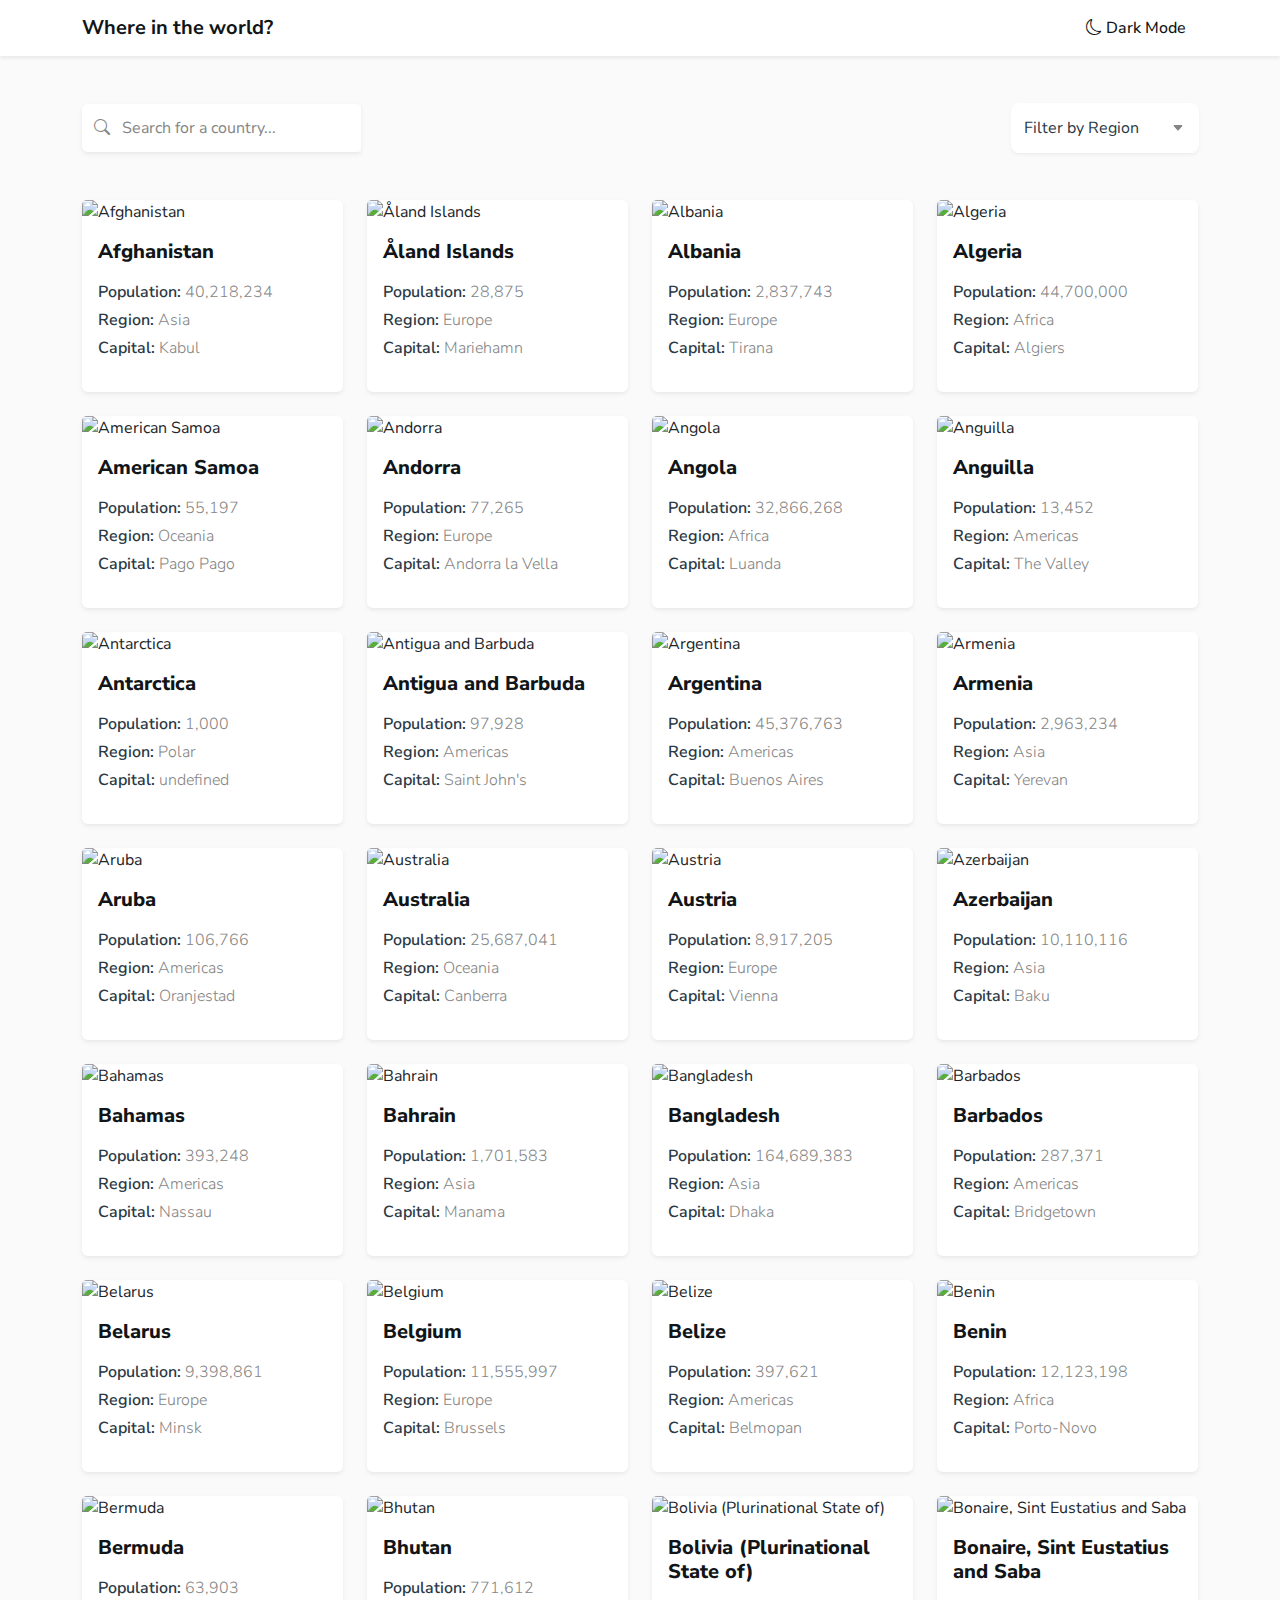
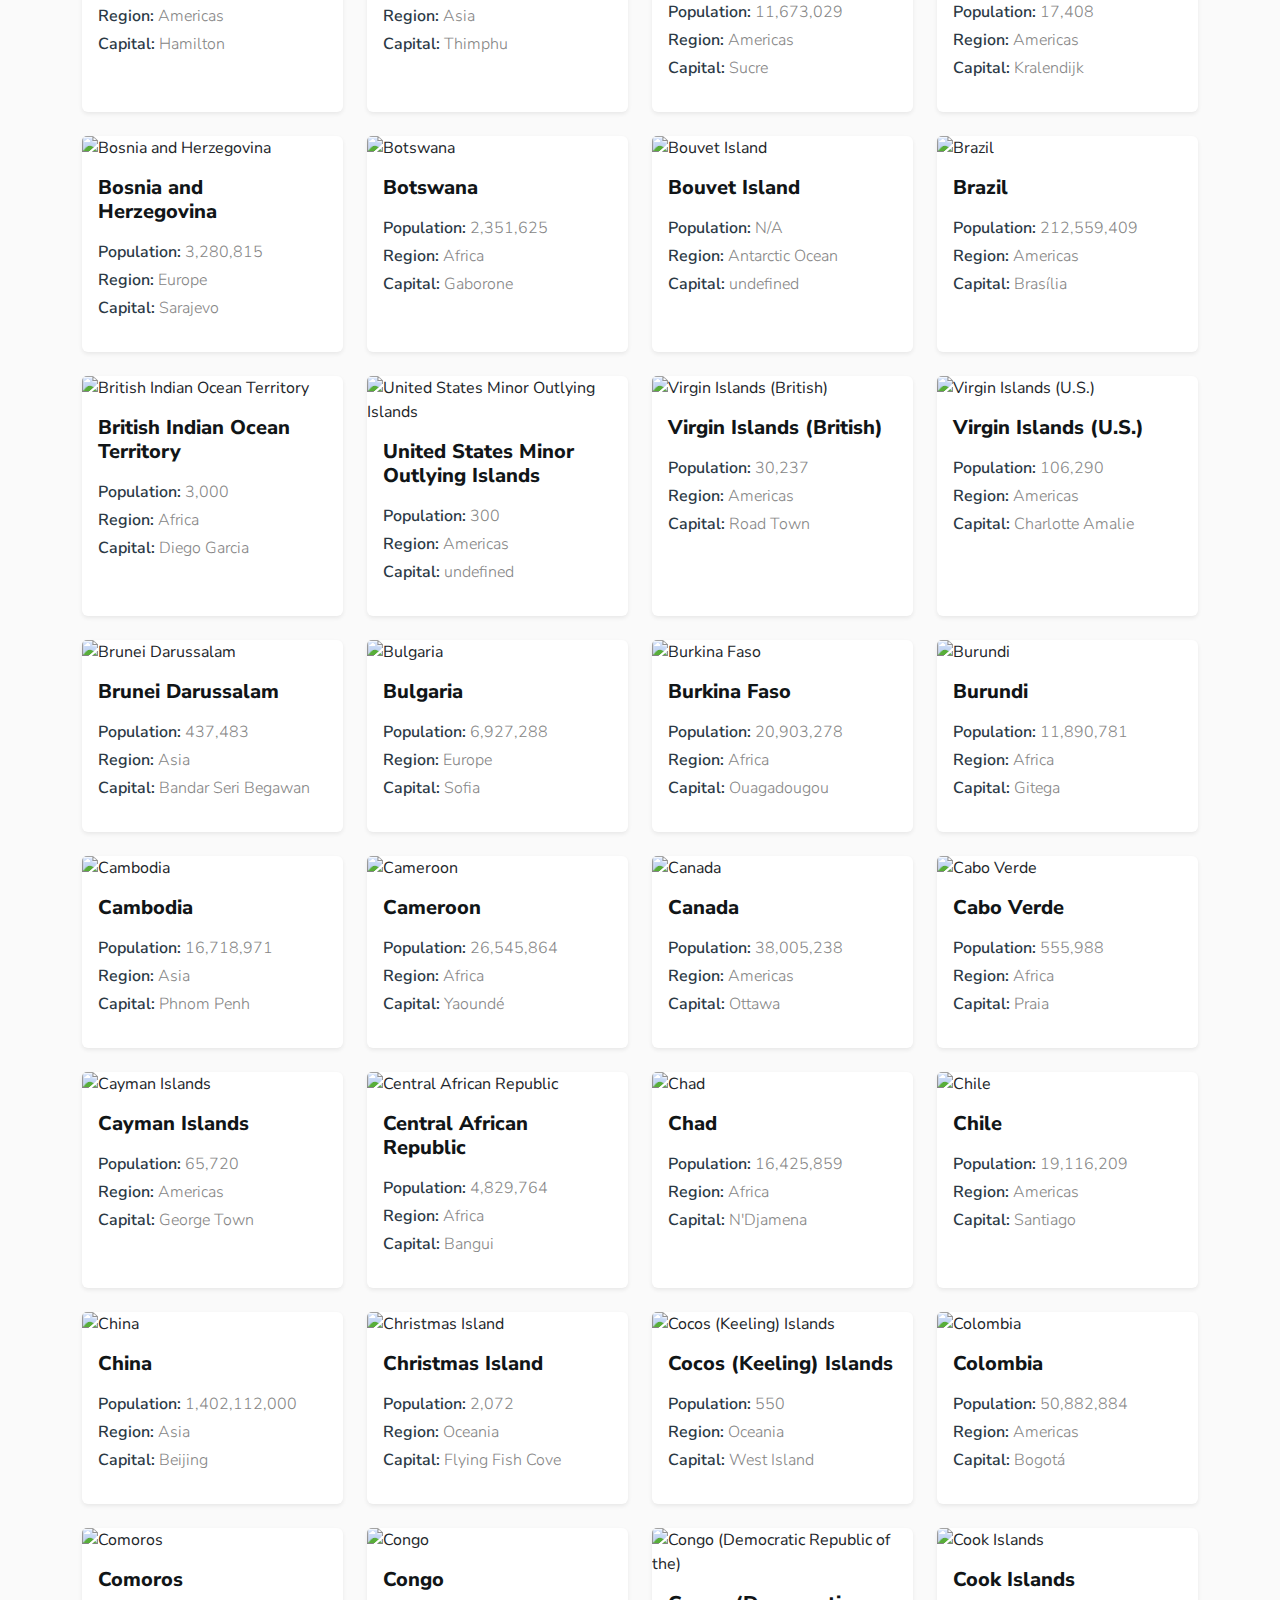
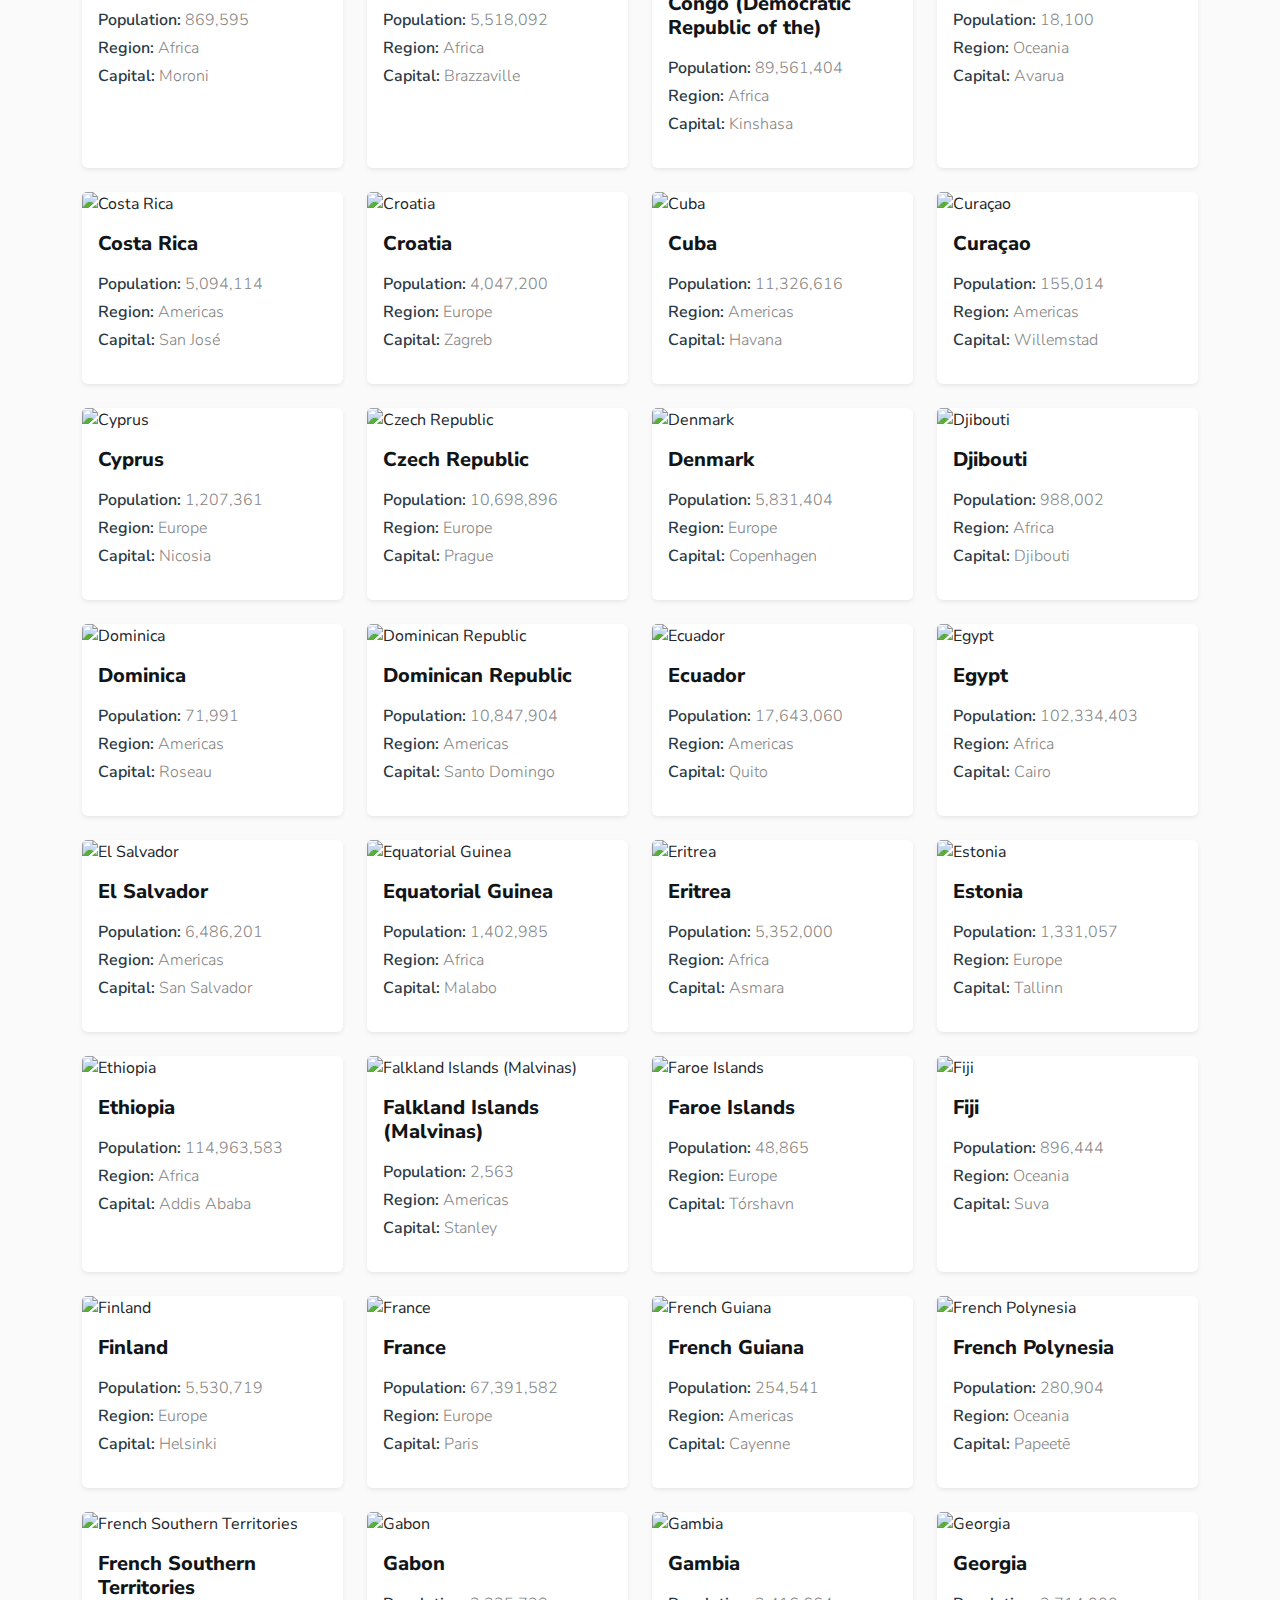
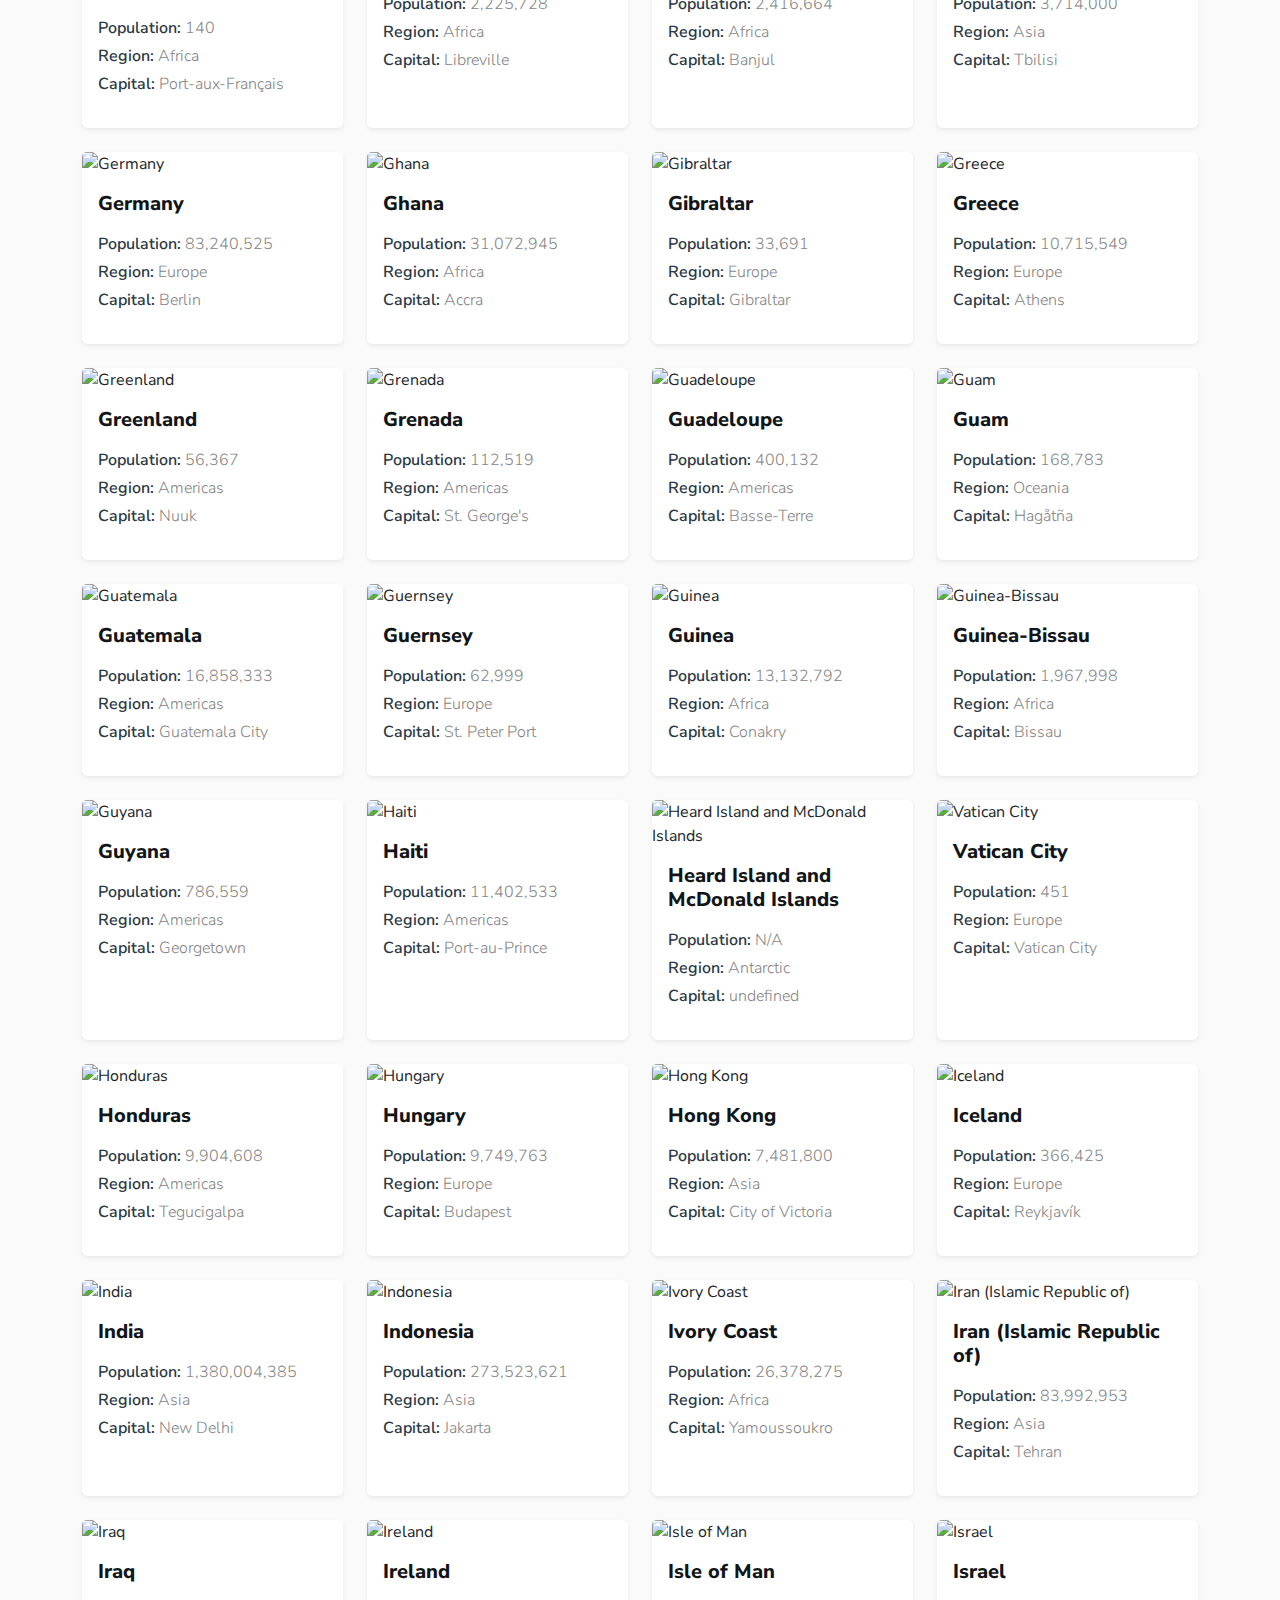
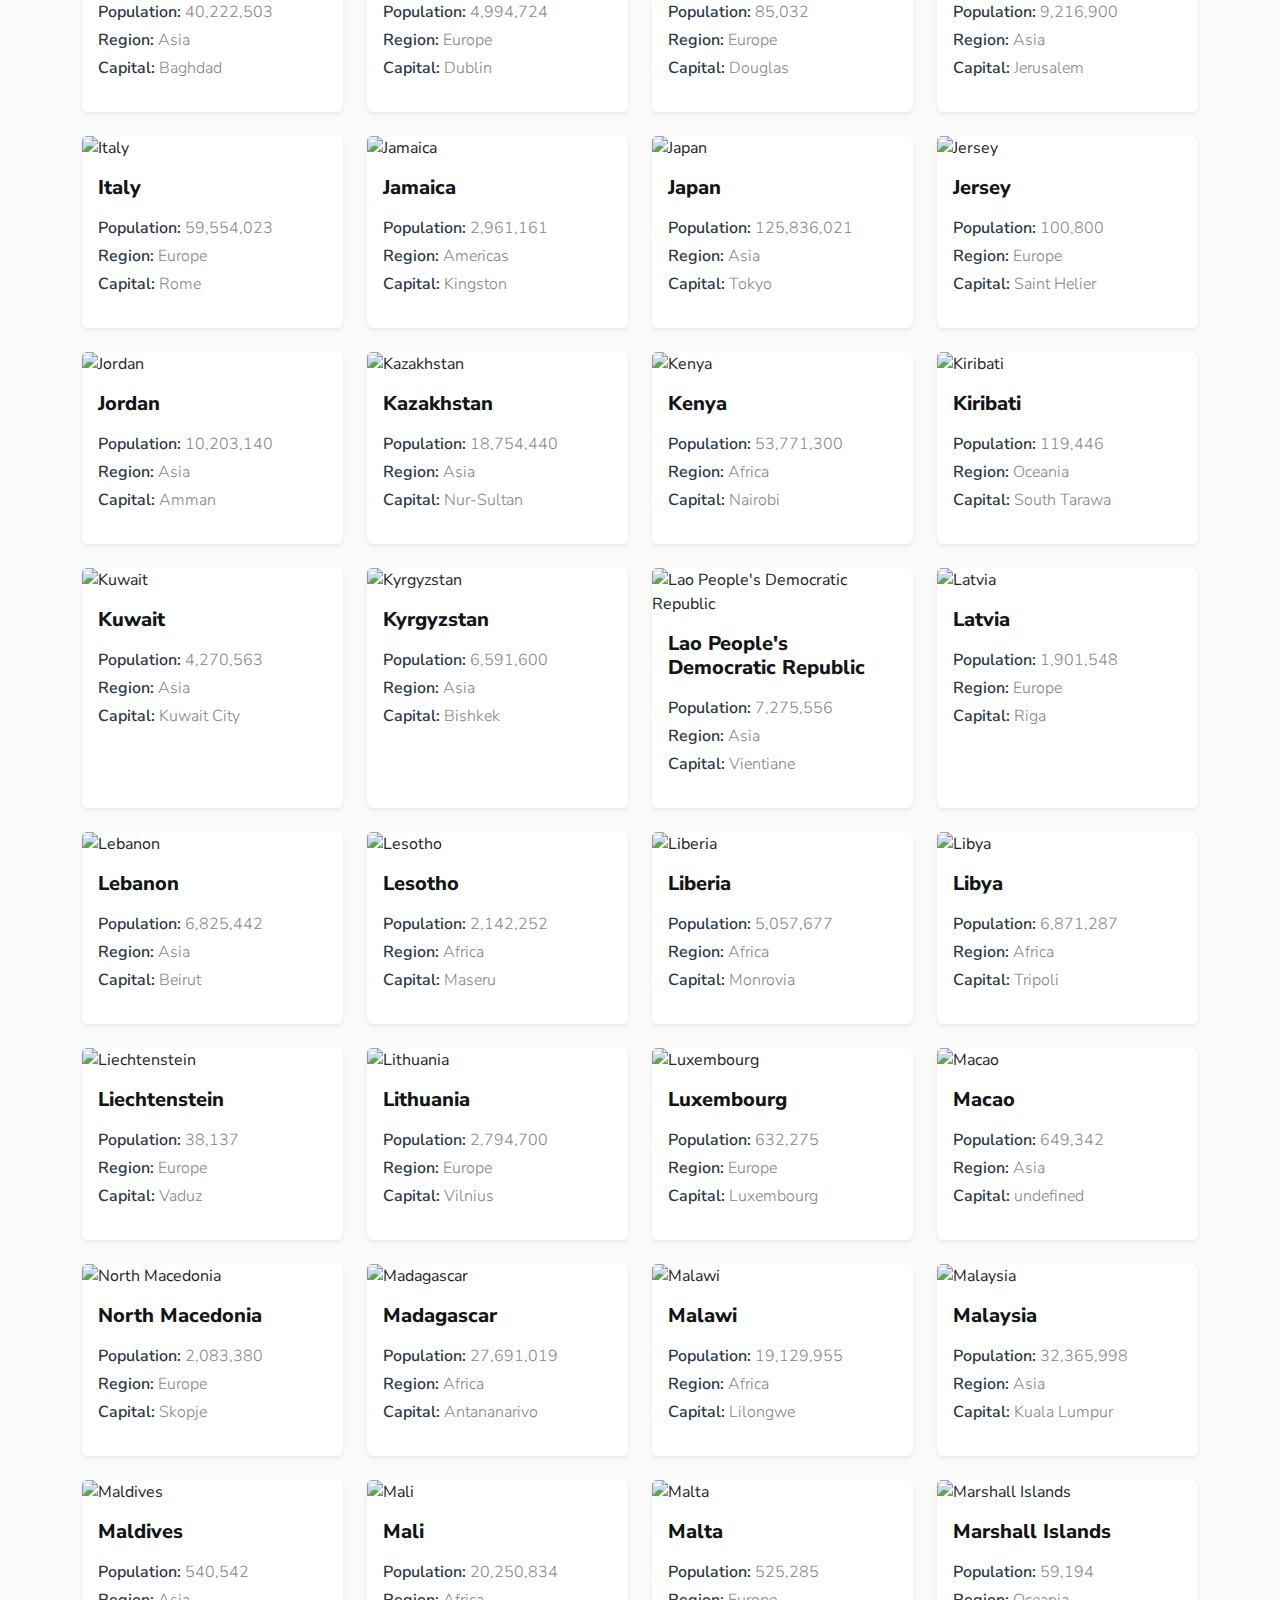
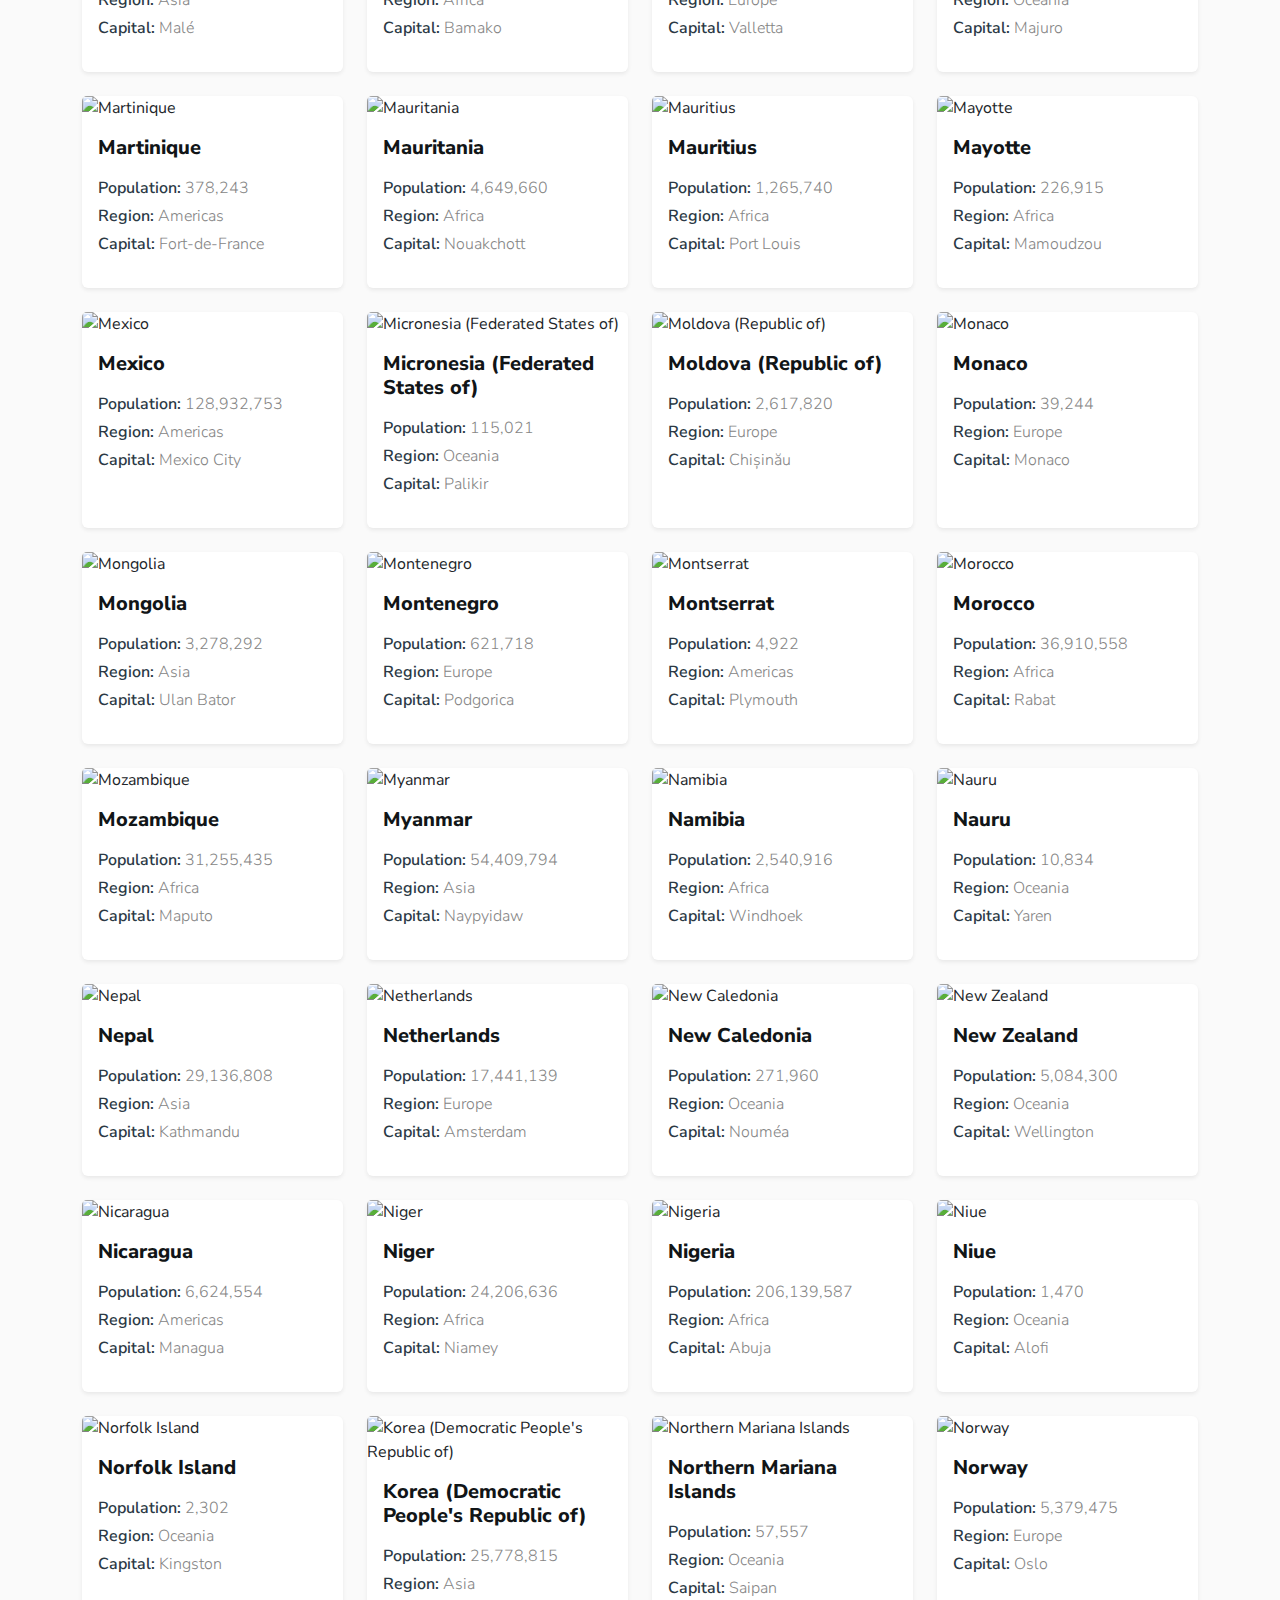
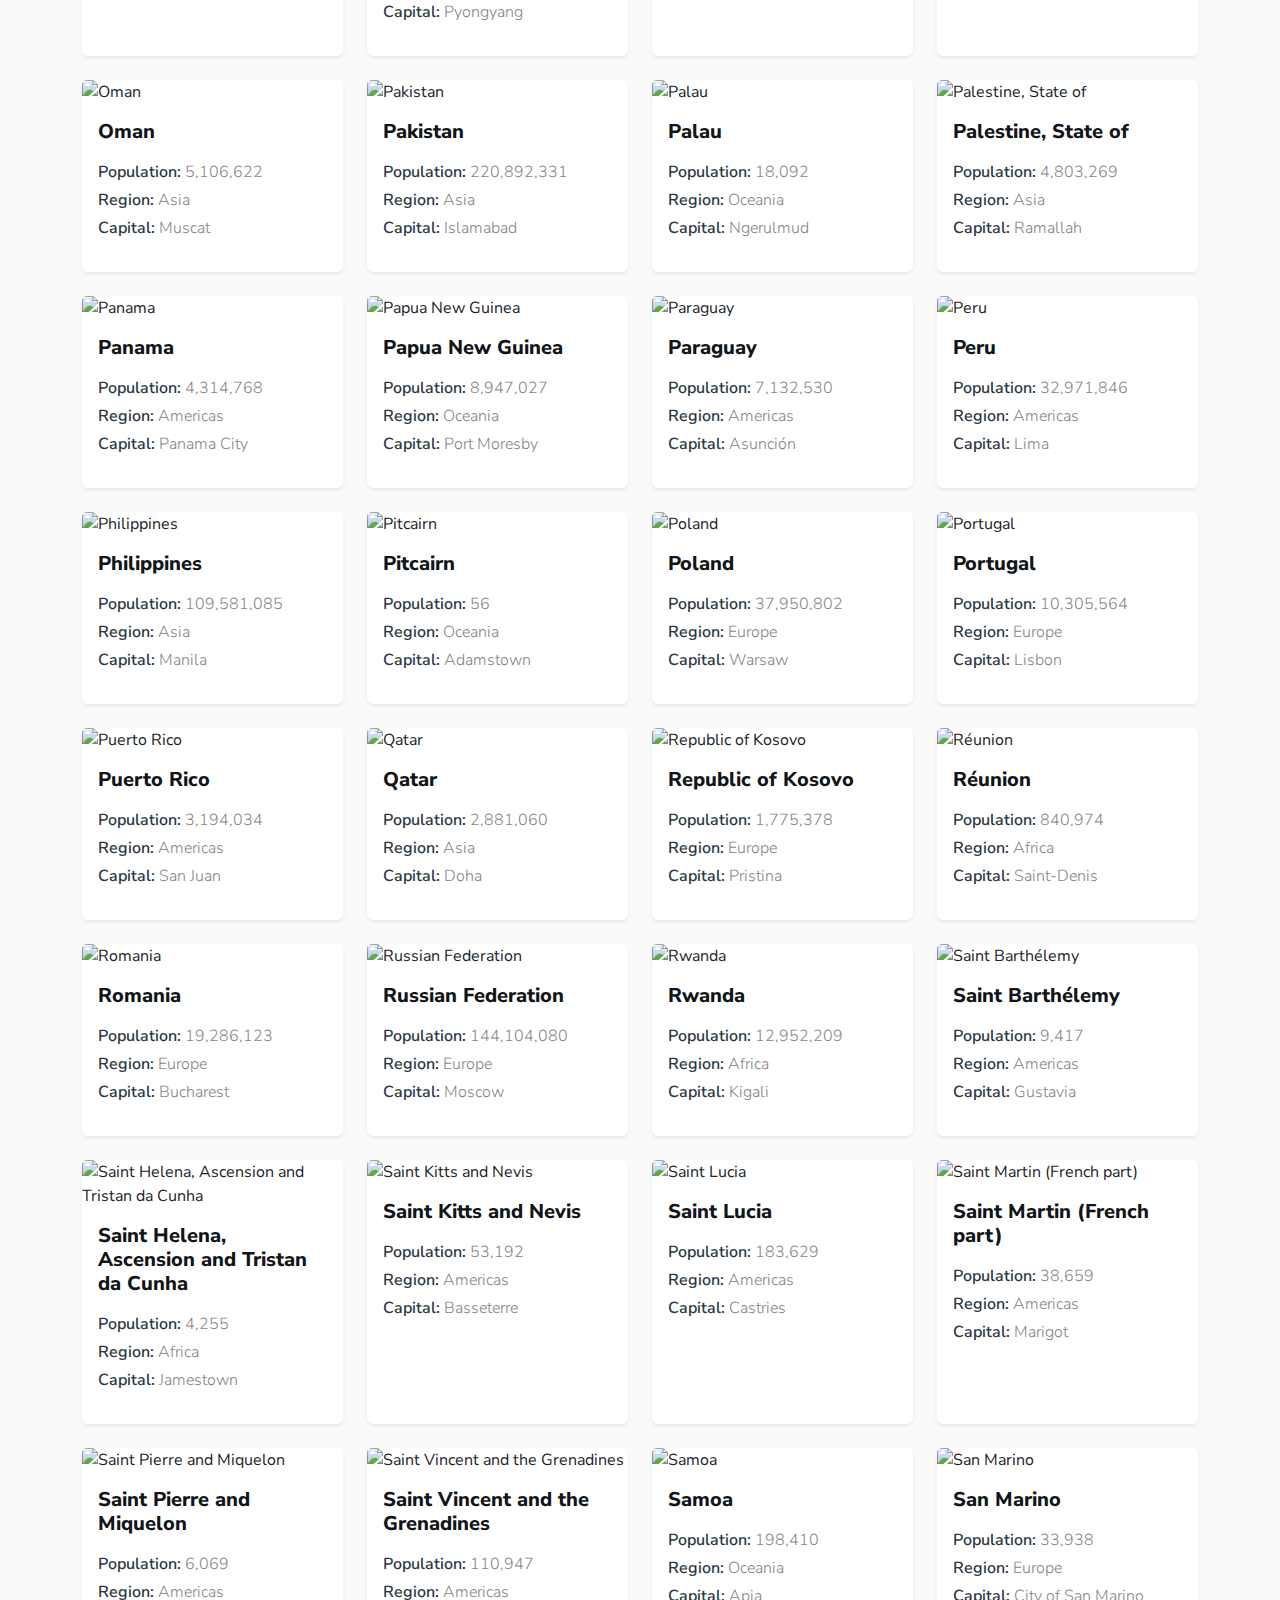
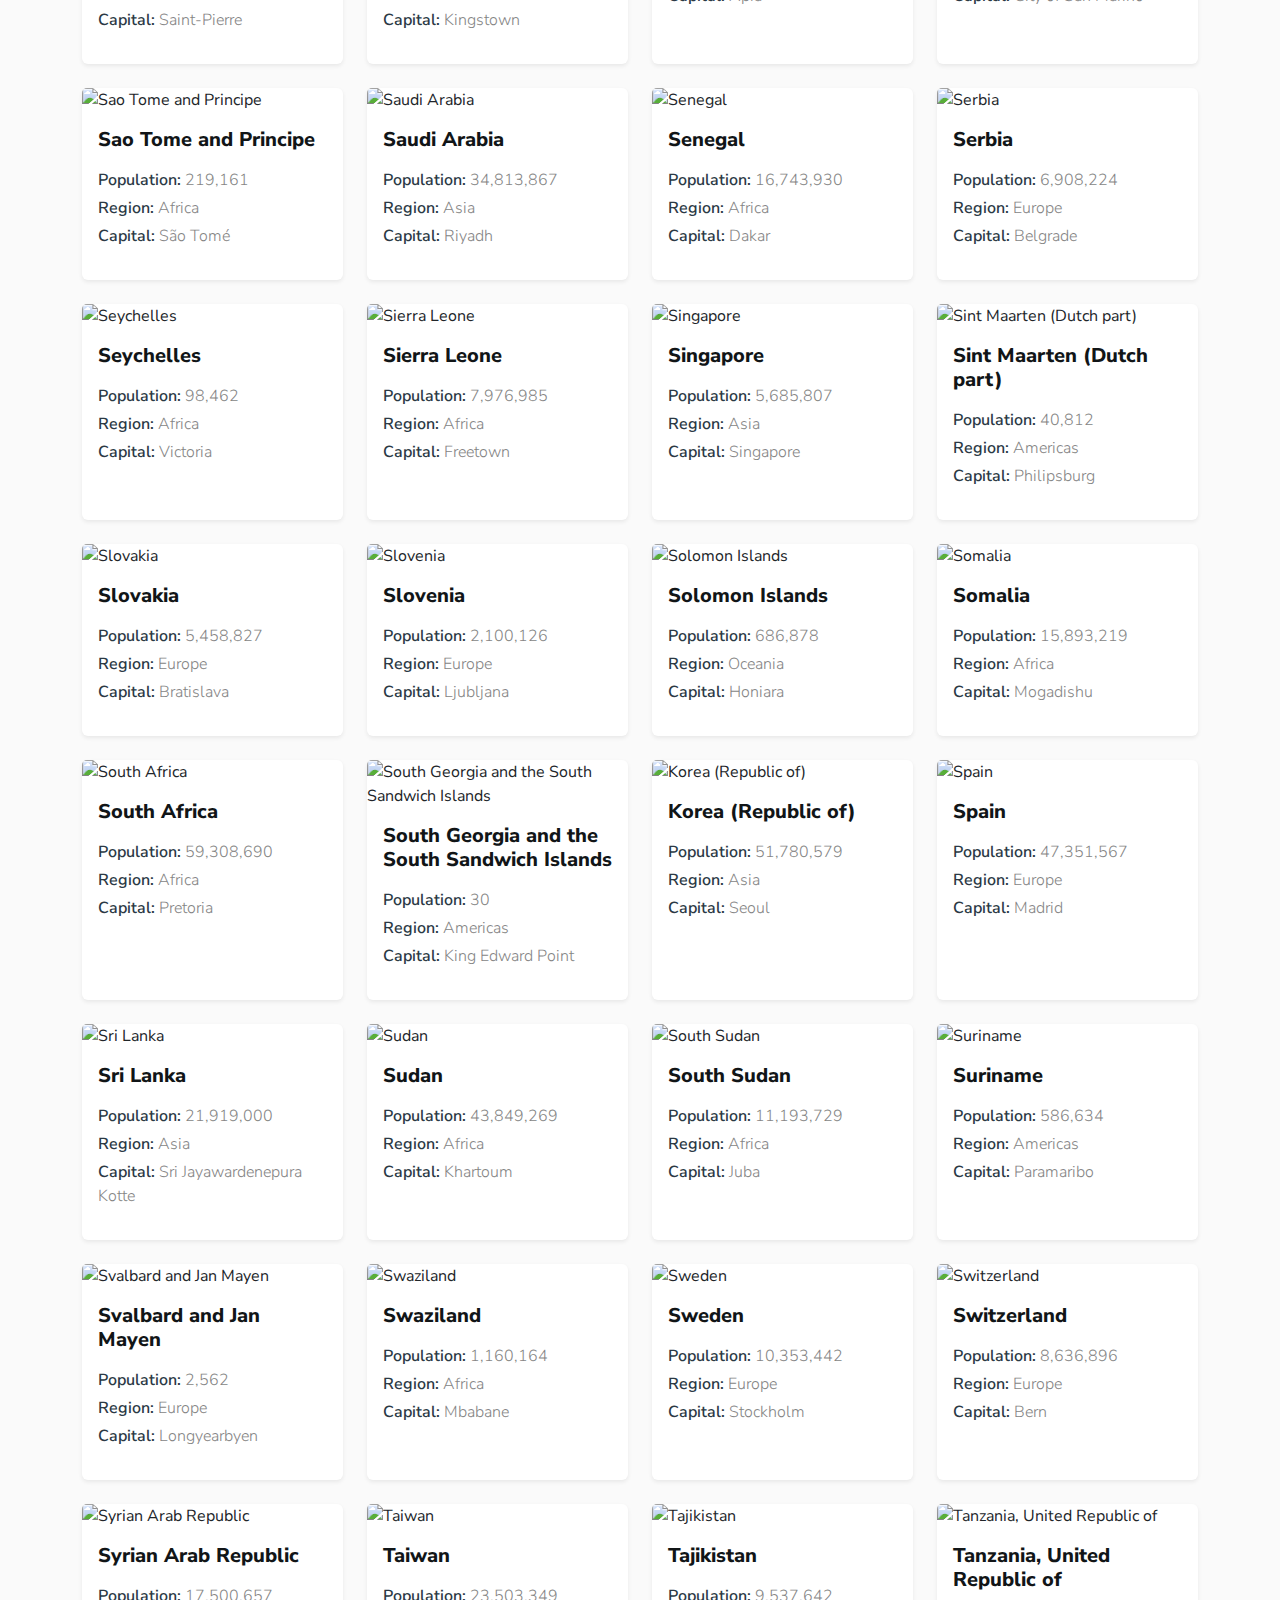
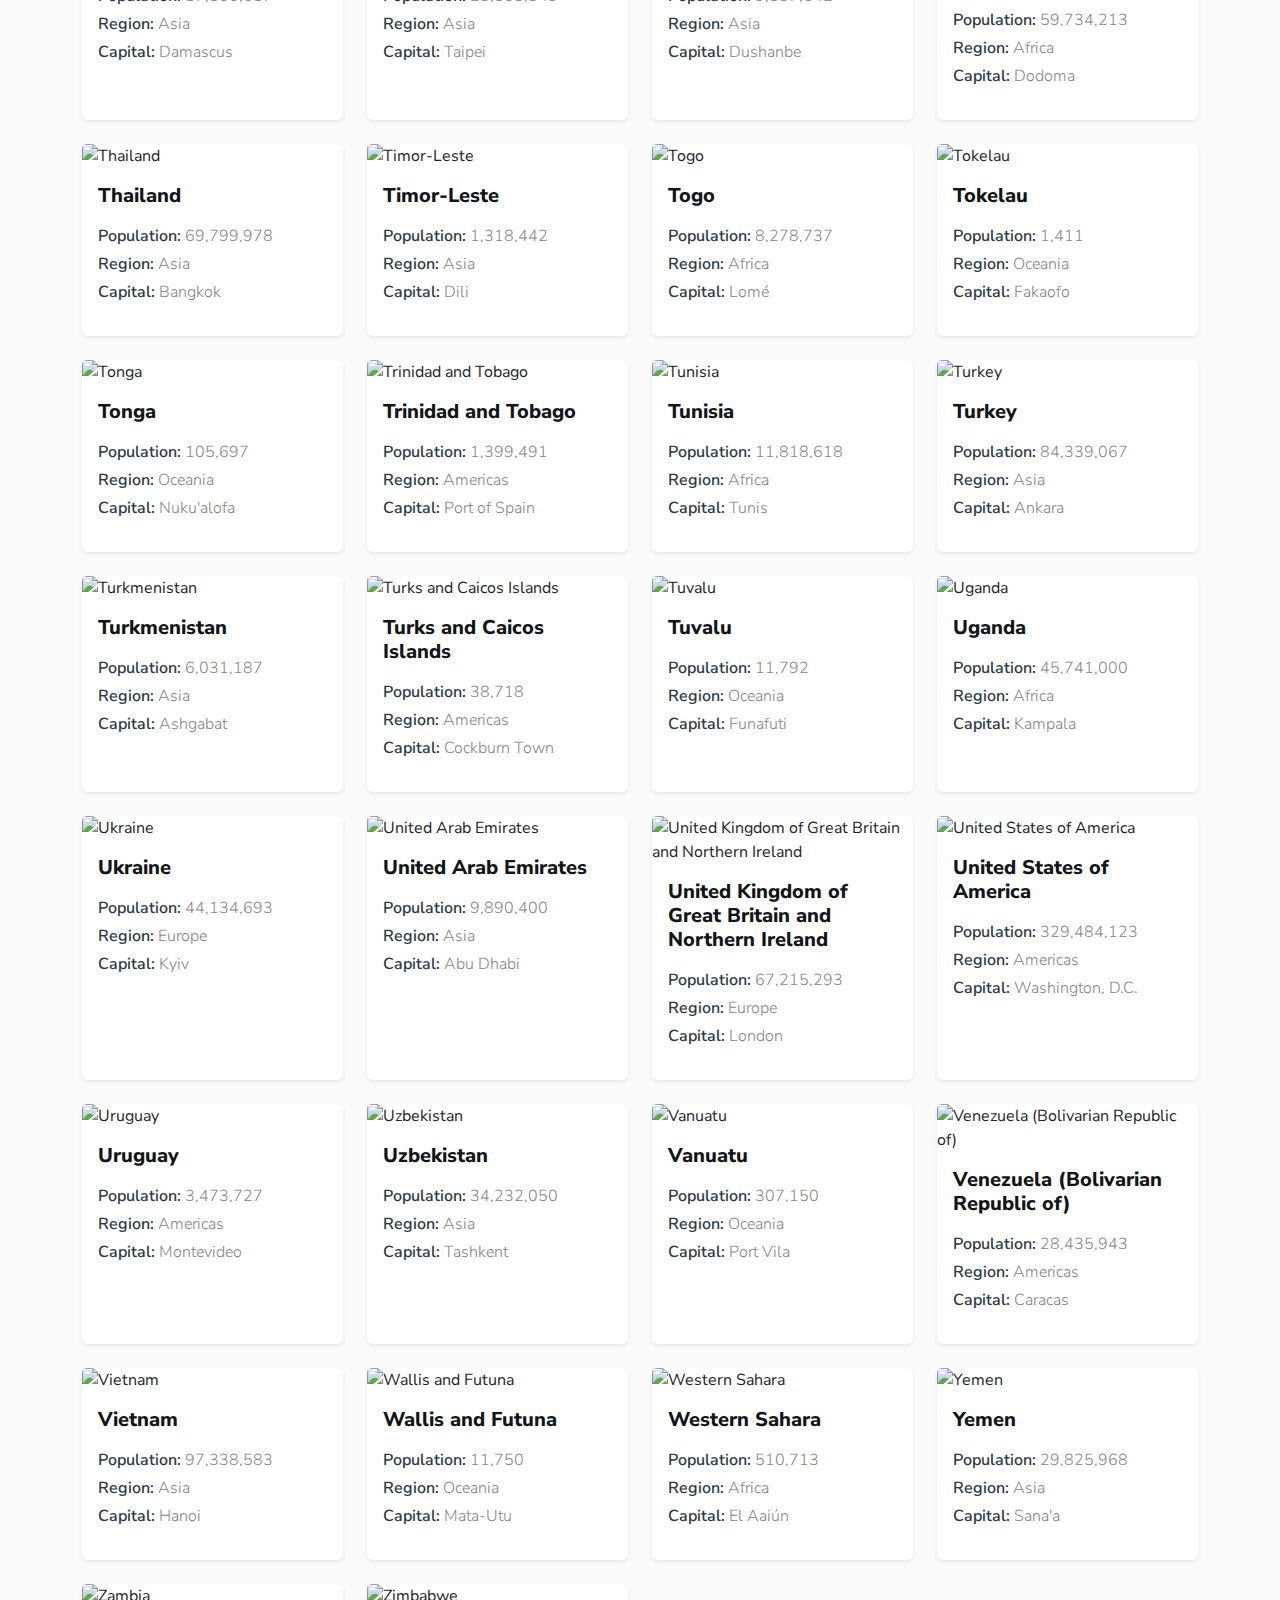
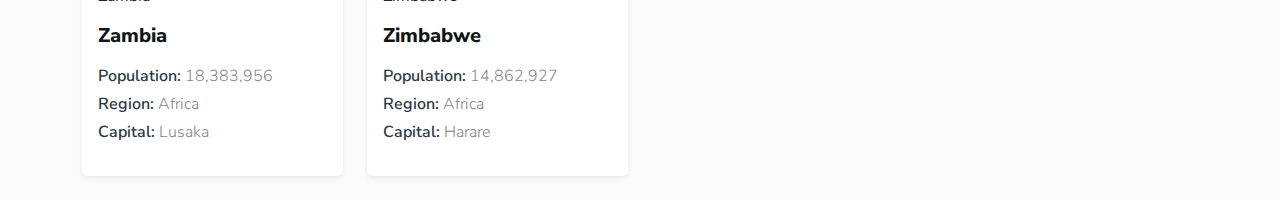
==== index.html @ c97e126a "first commit" ====
<!doctype html>
<html lang="en">
  <head>
    <meta charset="utf-8">
    <meta name="viewport" content="width=device-width, initial-scale=1">
    <title>API REST Countries</title>
    <link href="https://cdn.jsdelivr.net/npm/bootstrap@5.3.3/dist/css/bootstrap.min.css" rel="stylesheet" integrity="sha384-QWTKZyjpPEjISv5WaRU9OFeRpok6YctnYmDr5pNlyT2bRjXh0JMhjY6hW+ALEwIH" crossorigin="anonymous">
    <link rel="stylesheet" href="https://cdn.jsdelivr.net/npm/bootstrap-icons@1.11.3/font/bootstrap-icons.min.css">
    <link href="https://fonts.googleapis.com/css2?family=Nunito+Sans&display=swap" rel="stylesheet">
    <link rel="stylesheet" href="style.css">
  </head>
  <body>
    <header>
      <nav class="navbar navbar-expand-lg shadow-sm">
        <div class="container">
          <a class="navbar-brand fw-bold" href="#">Where in the world?</a>
            <div class="d-flex flex-column flex-md-row align-items-center">
              <button class="btn fw-medium fs-6" id="toggle-dark-mode" type="button">
                <i class="bi bi-moon"></i>
                Dark Mode
              </button>
            </div>
        </div>
      </nav>
    </header>

    <main>
      <div class="container mt-5 mb-5">
        <div class="row g-4 g-lg-0 justify-content-between">
          <div class="col-12 col-lg-3 col-md-5 col-sm-6">
            <div class="group-input shadow-sm rounded-start">
              <span class="group-input-text"><i class="bi bi-search"></i></span>
              <input type="search" class="form-control" id="search" placeholder="Search for a country...">
            </div>
          </div>
          <div class="col-6 col-lg-2 col-md-3 col-sm-4">
            <div class="select">
              <select class="form-select shadow-sm">
                <option value="">Filter by Region</option>
                <option value="Africa">Africa</option>
                <option value="Americas">America</option>
                <option value="Asia">Asia</option>
                <option value="Europe">Europe</option>
                <option value="Oceania">Oceania</option>
              </select>
            </div>
          </div>
        </div>
      </div>

      <section class="container">
        <div class="row row-cols-1 row-cols-sm-2 row-cols-md-3 row-cols-lg-4 g-4 mb-4 countries">
        </div>
      </section>
    </main>

    <script src="app.js"></script>
    <script src="main.js"></script>
  </body>
</html>
---- style.css ----
*{
    margin: 0;
    padding: 0;
    box-sizing: border-box;
}

body{
    --bg-background: hsl(0, 0%, 98%);
    --color-primary: hsl(200, 15%, 8%);
    --color-secondary: hsl(209, 23%, 22%);
    --color-text: hsl(0, 0%, 52%);
    --bg-color: hsl(0, 0%, 100%);
    --bg-card: hsl(0, 0%, 100%);
    --bg-input: hsl(0, 0%, 100%);
    --input-text-color: hsl(200, 15%, 8%);
}

body.dark-mode{
    --bg-background: hsl(207, 26%, 17%);
    --color-primary: hsl(0, 0%, 100%);
    --color-secondary: hsl(0, 0%, 100%);
    --bg-color: hsl(209, 23%, 22%);
    --bg-card: hsl(209, 23%, 22%);
    --bg-input: hsl(209, 23%, 22%);
    --input-text-color: hsl(0, 0%, 100%);
}

body{
    background-color: var(--bg-background);
    font-family: "Nunito Sans", sans-serif;
    transition: background-color 0.4s ease-in-out, color 0.4s ease-in-out;
}

header{
    background-color: var(--bg-color);
}

h2{
    color: var(--color-primary);
}

p{
    color: var(--color-text);
    font-weight: 300;
}

strong{
    color: var(--color-secondary);
    font-weight: 600;
}

.navbar-brand{
    pointer-events: none;
    color: var(--color-primary) !important;
}

.btn{
    color: var(--color-primary);
    --bs-btn-border-width: none;
    transition: background-color 0.4s, color 0.4s, transform 0.3s;
}

.btn:hover {
    color: var(--color-primary) !important; 
}

.btn:focus, .btn:active {
    outline: none !important;
    box-shadow: none !important;
}

.btn i {
    transition: transform 0.3s ease-in-out, opacity 0.3s;
}

body.dark-mode .btn i {
    transform: rotate(180deg);
}

.btn-primary{
    background-color: var(--bg-input);
    color: var(--input-text-color);
    padding: .5rem 2rem;
    transition: background-color 0.3s ease-in-out, transform 0.3s ease;
}

.btn-primary:hover {
    background-color: var(--input-text-color) !important;
    color: var(--bg-input) !important;
}

.group-input {
    position: relative;
}

.group-input .form-control {
    padding-left: 2.5rem; 
}

.group-input-text{
    position: absolute;
    left: 12px;
    top: 50%;
    transform: translateY(-50%);
    background: transparent;
    z-index: 10;
    color: var(--color-text);
}

.form-control{
    background-color: var(--bg-input);
    border: none;
    color: var(--input-text-color);
    padding: .75rem;
}

.form-control::placeholder{
    color: var(--color-text);
}

.form-control:focus{
    background-color: var(--bg-input) !important;
    color: var(--input-text-color);
    outline: none !important;
    box-shadow: none !important;
}

.form-select{
    background-color: var(--bg-input);
    background-image: url("data:image/svg+xml,%3Csvg xmlns='http://www.w3.org/2000/svg' width='16' height='16' fill='%23848484' viewBox='0 0 16 16'%3E%3Cpath d='M7.247 11.14 2.451 5.658C1.885 5.013 2.345 4 3.204 4h9.592a1 1 0 0 1 .753 1.659l-4.796 5.48a1 1 0 0 1-1.506 0z'/%3E%3C/svg%3E");
    border: none;
    color: var(--color-secondary) !important;
    padding: .75rem;
    outline: 1px solid var(--bg-color);
}

.form-select:focus{
    outline: none !important;
    box-shadow: none !important;
}

.card{
    background-color: var(--bg-card);
    cursor: pointer;
}

.card-title{
    color: var(--color-primary) !important;
    font-weight: 800;
}

.badge{
    background-color: var(--bg-input);
    color: var(--color-text);
}
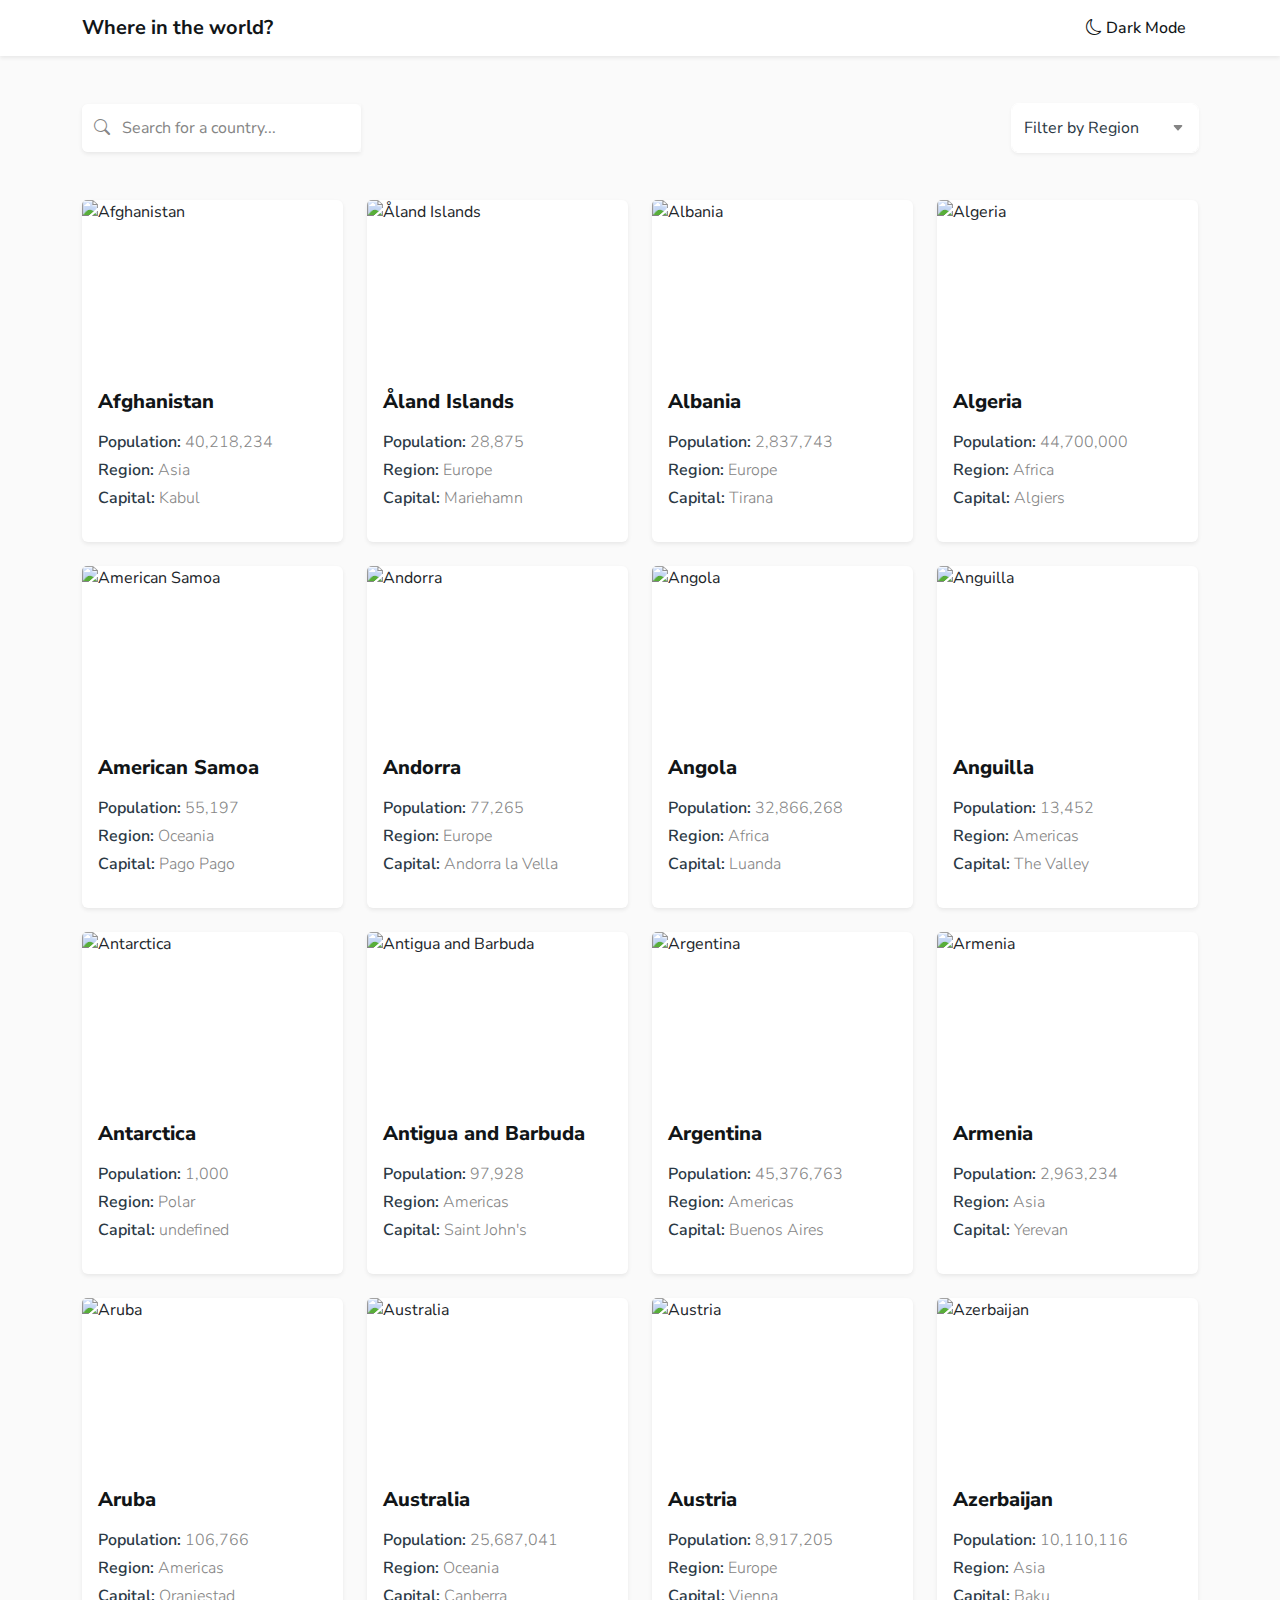
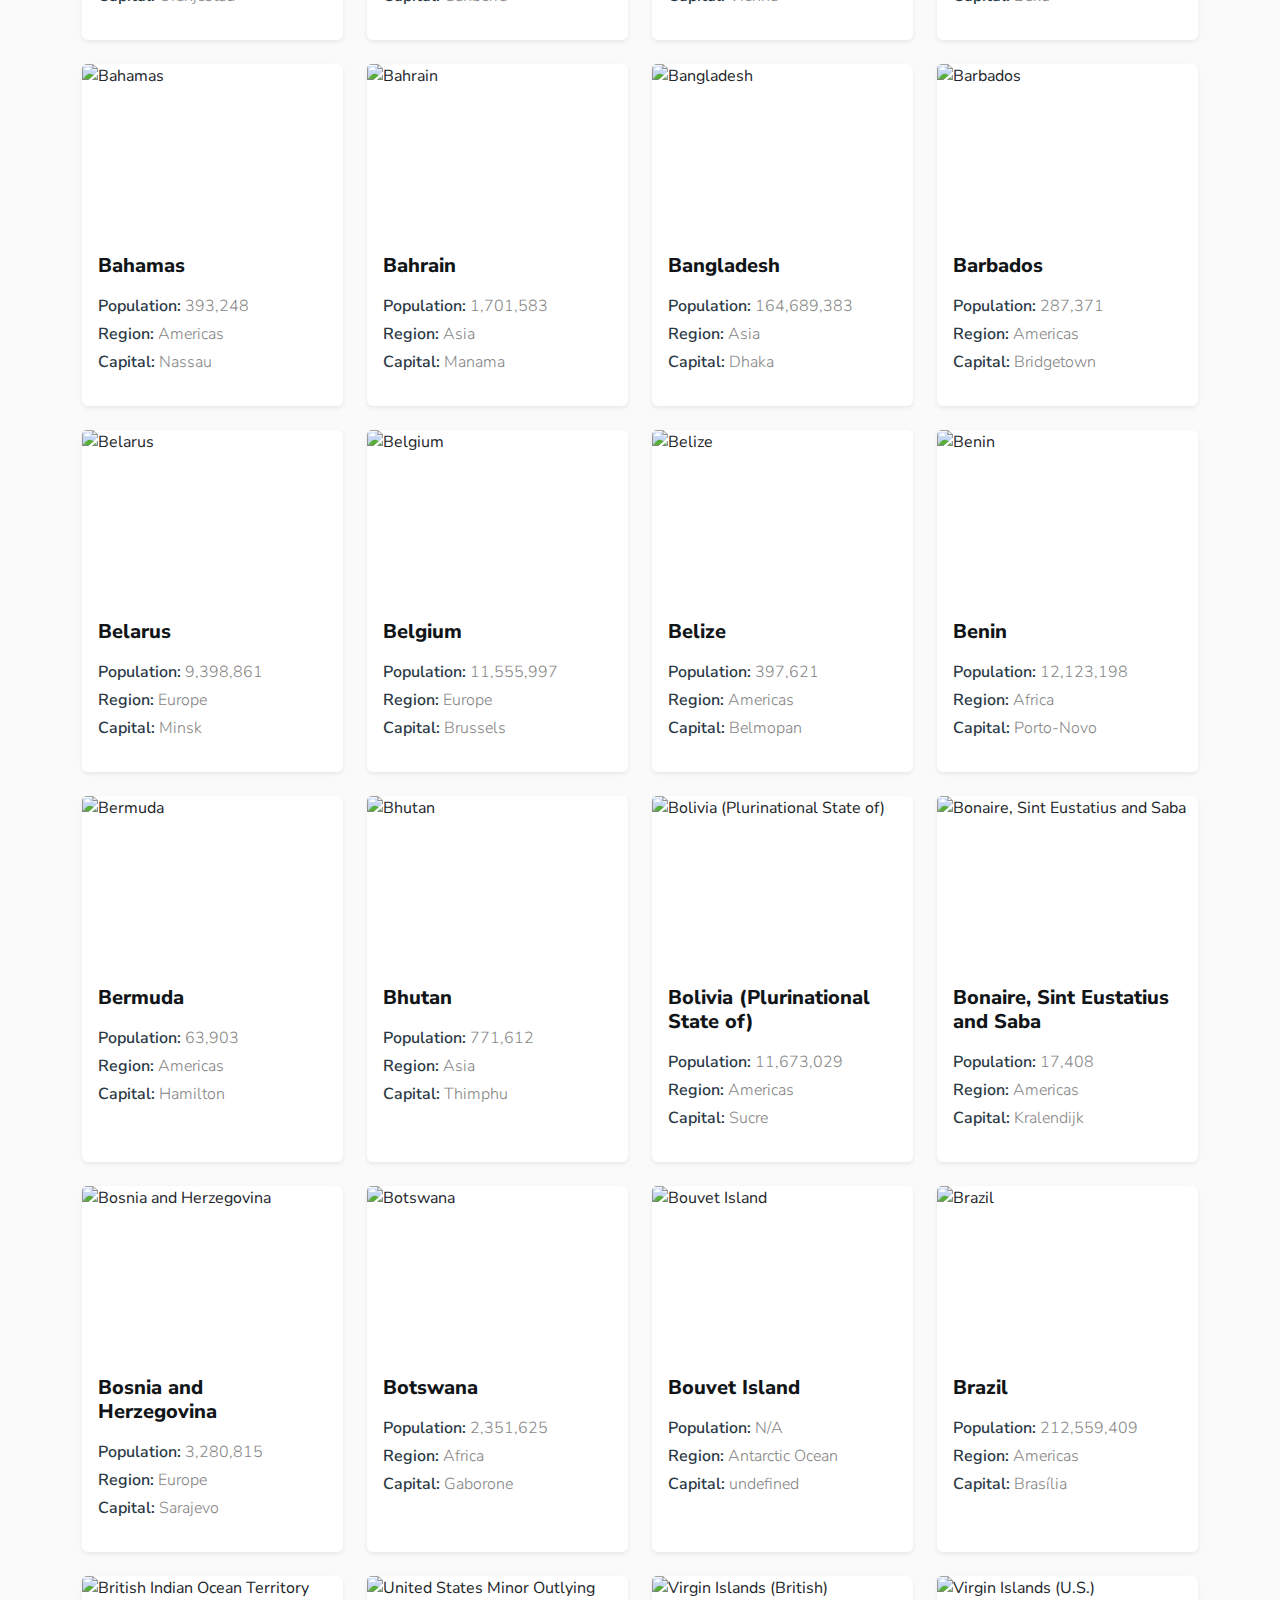
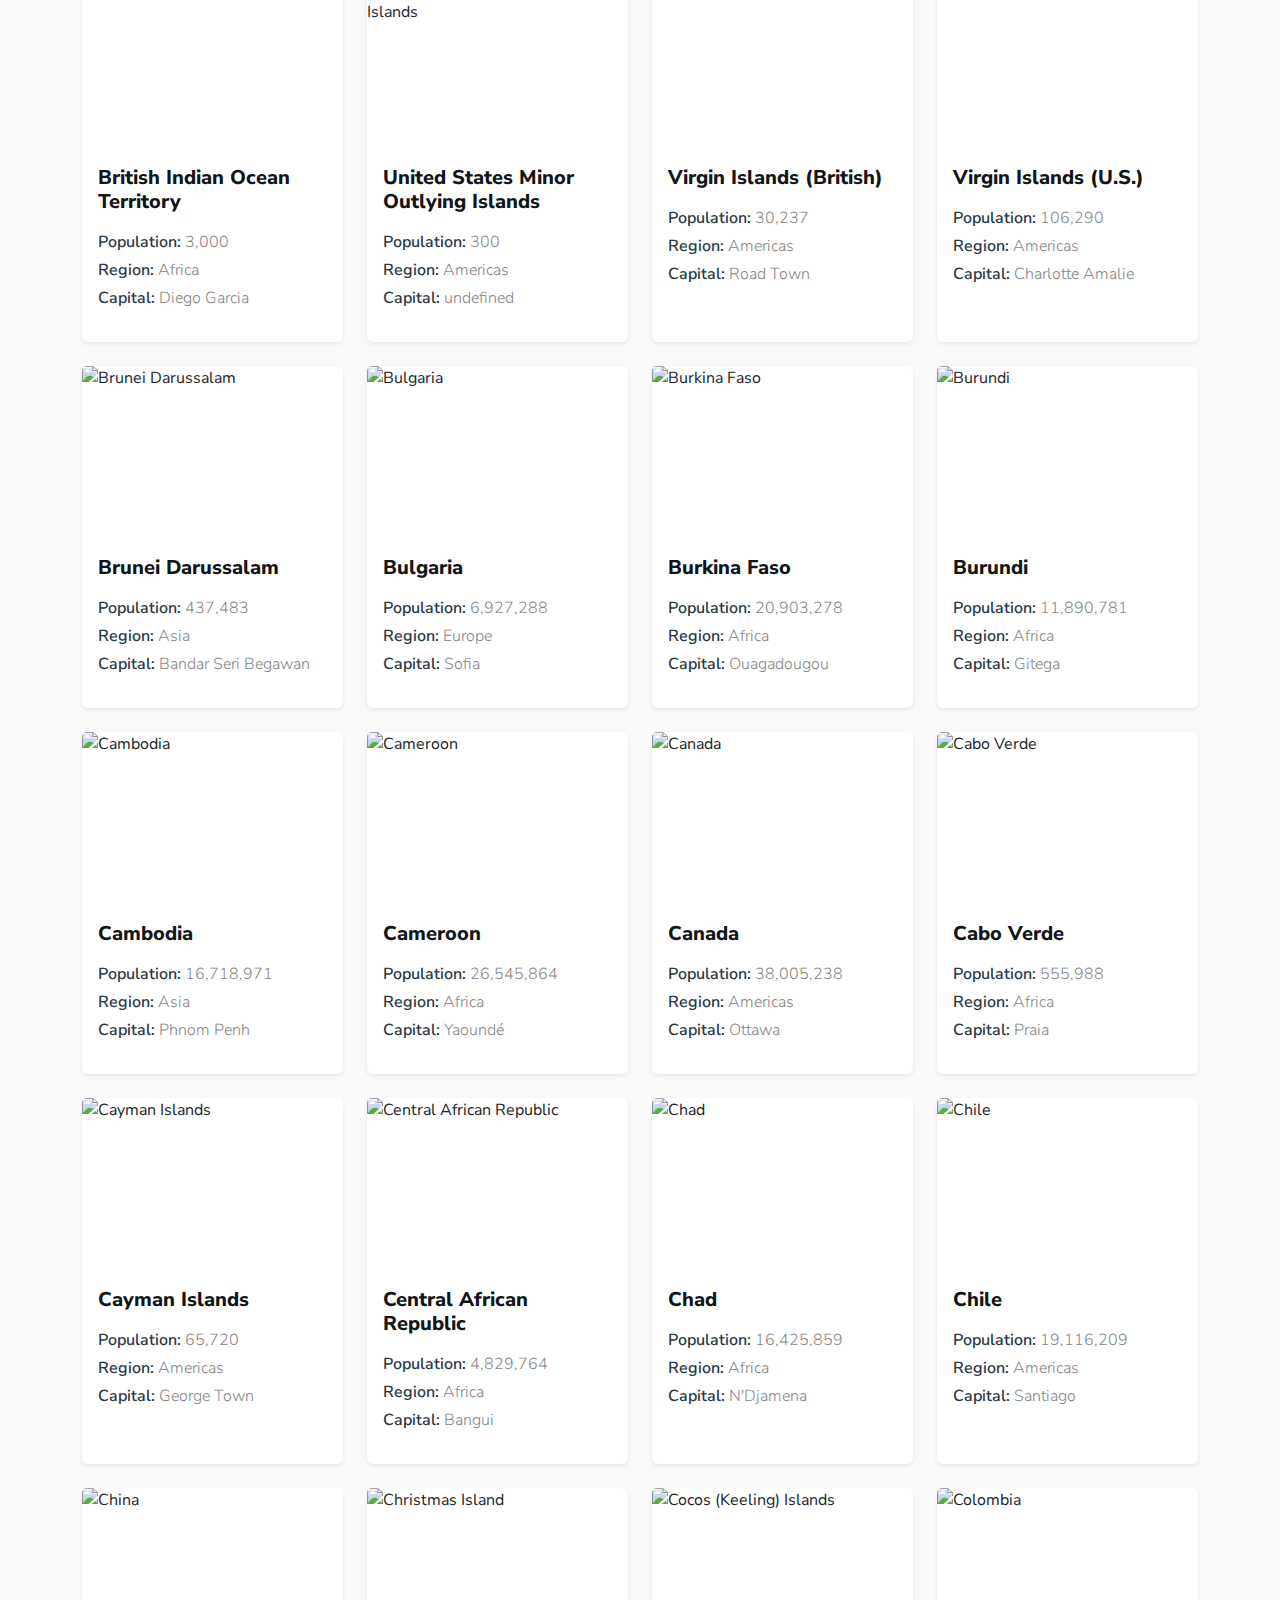
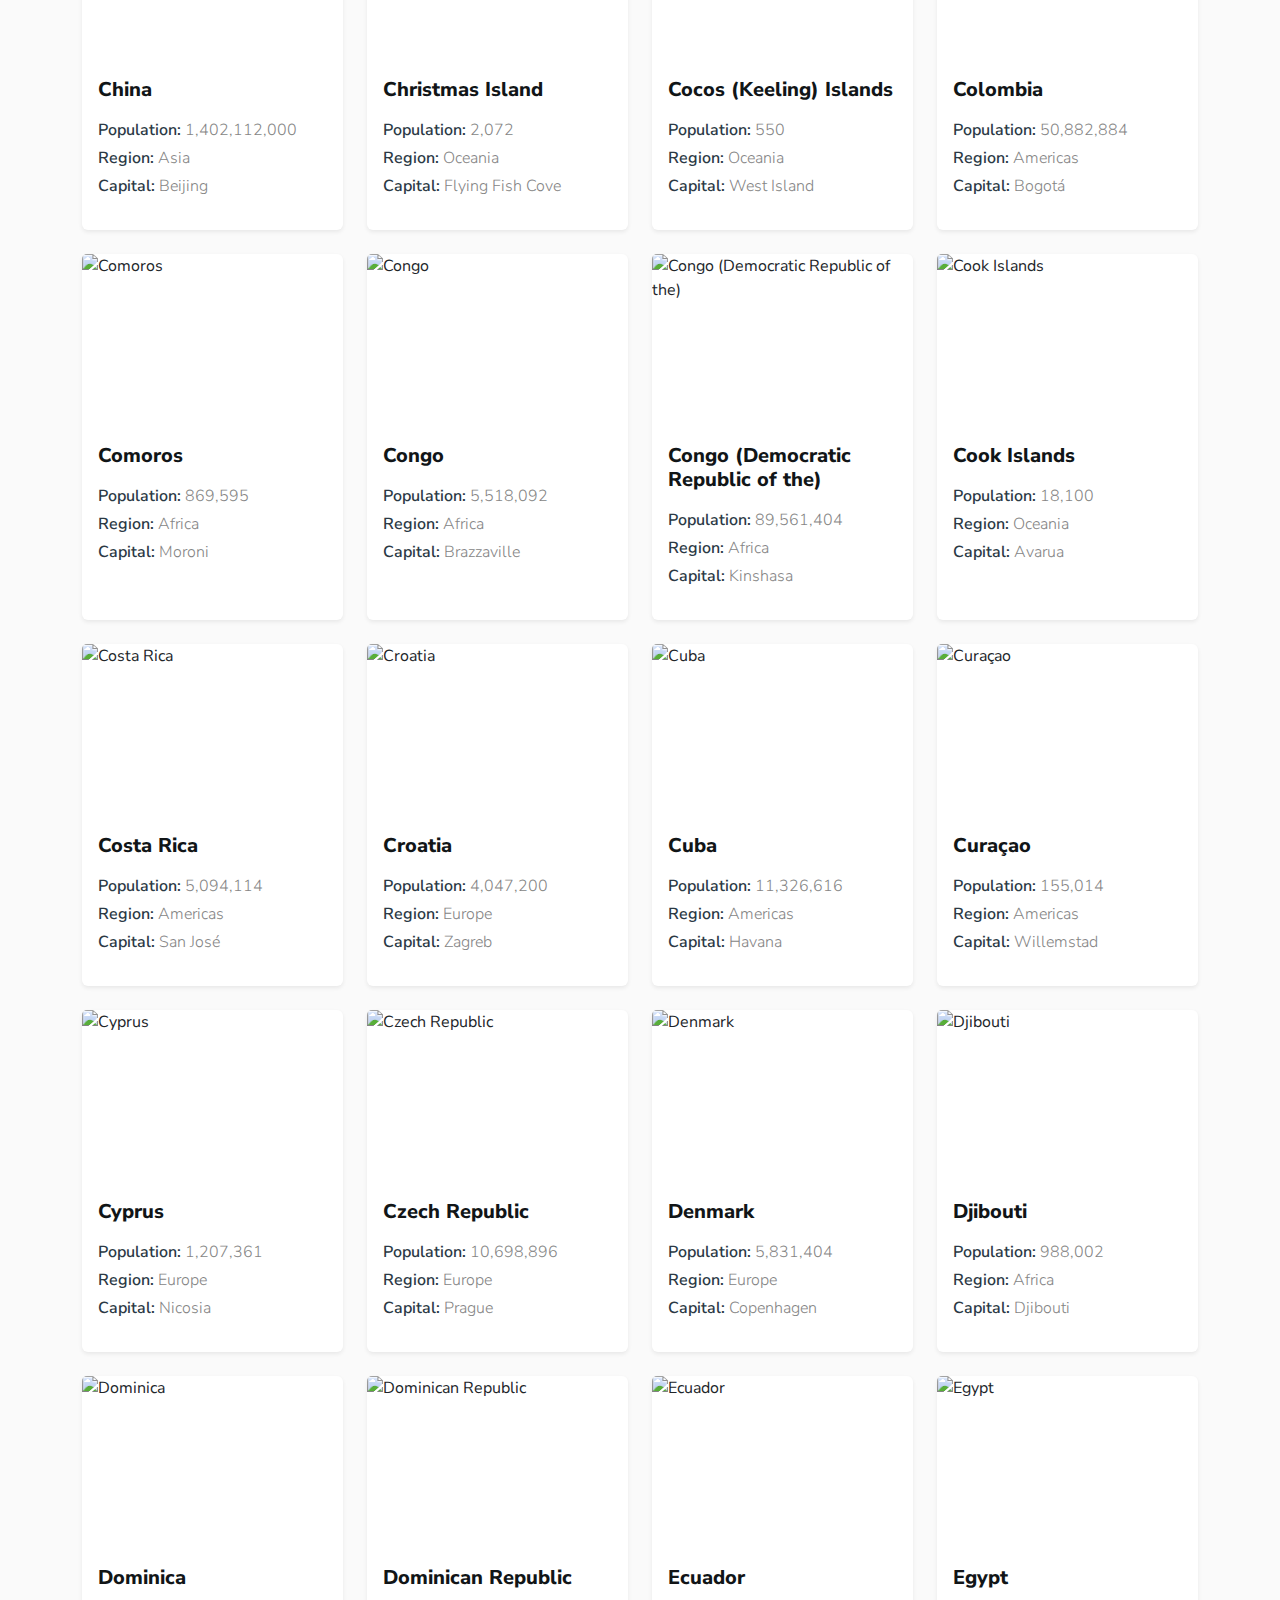
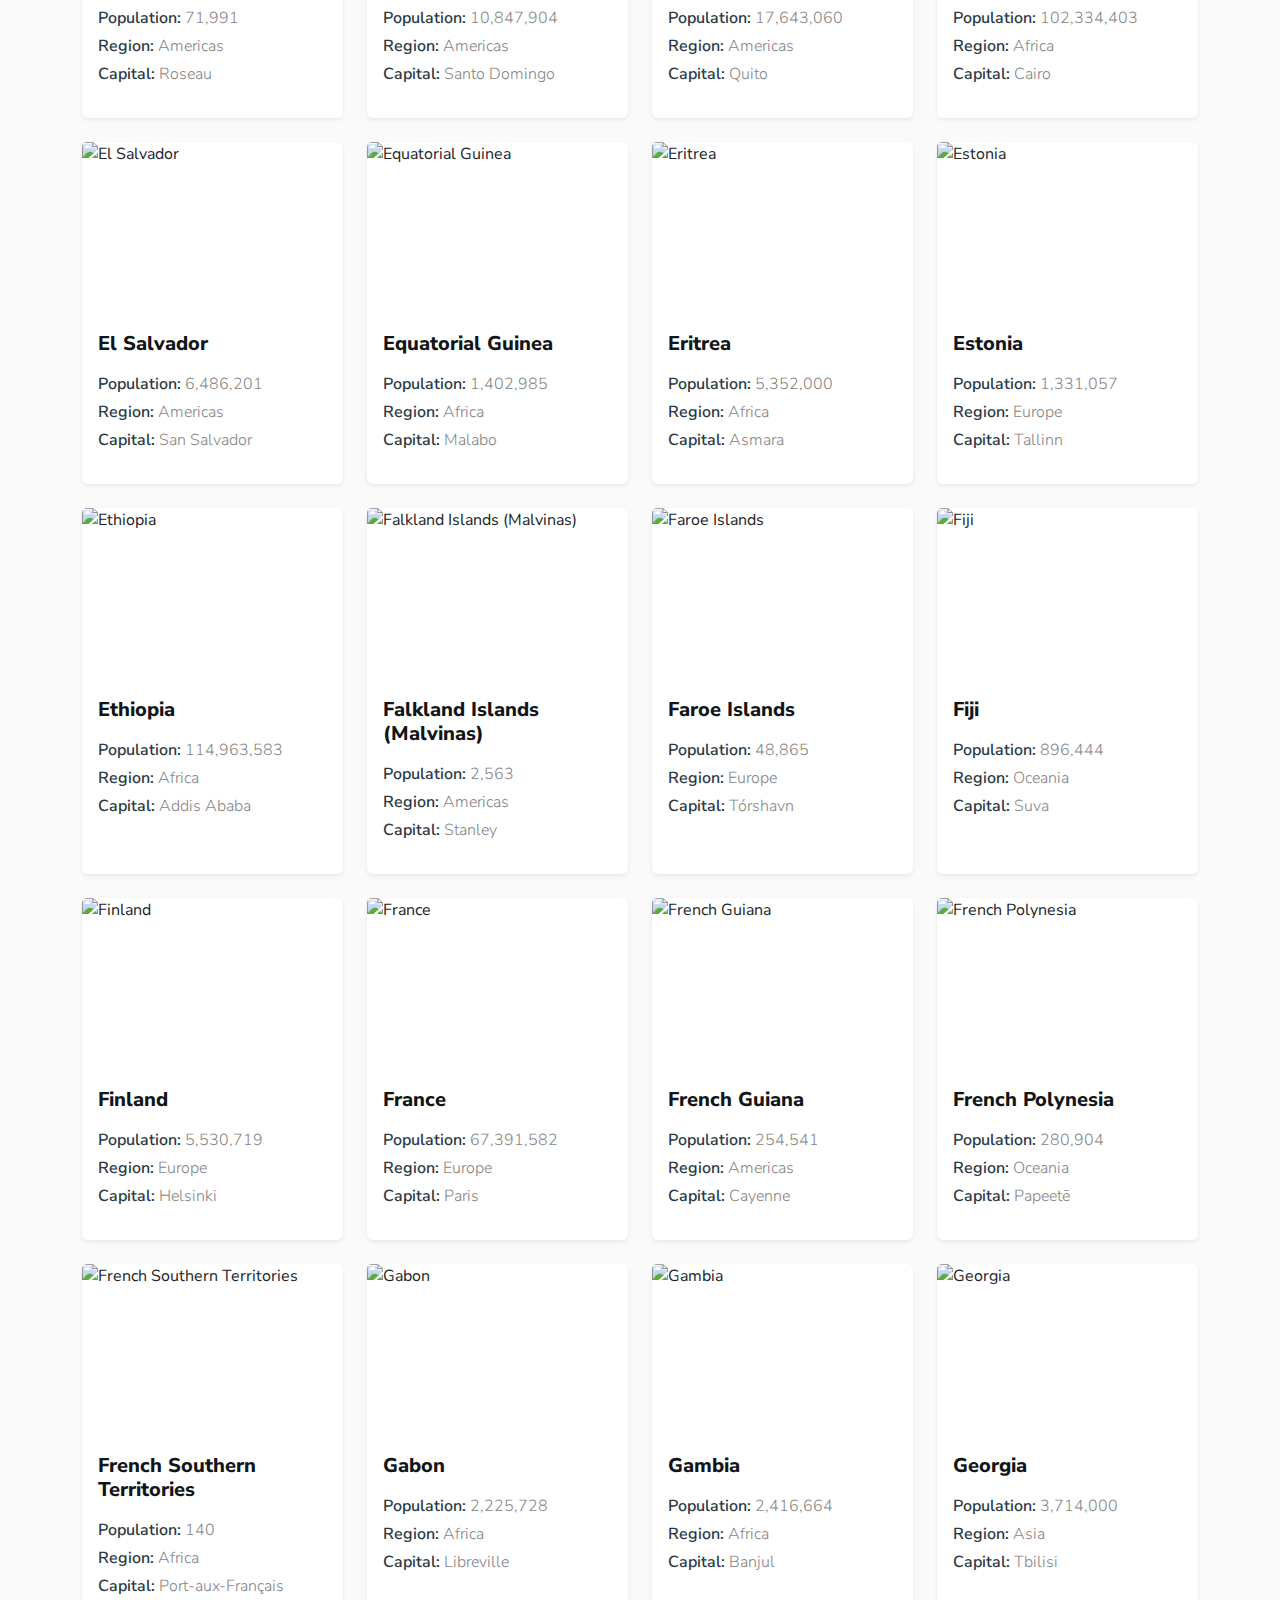
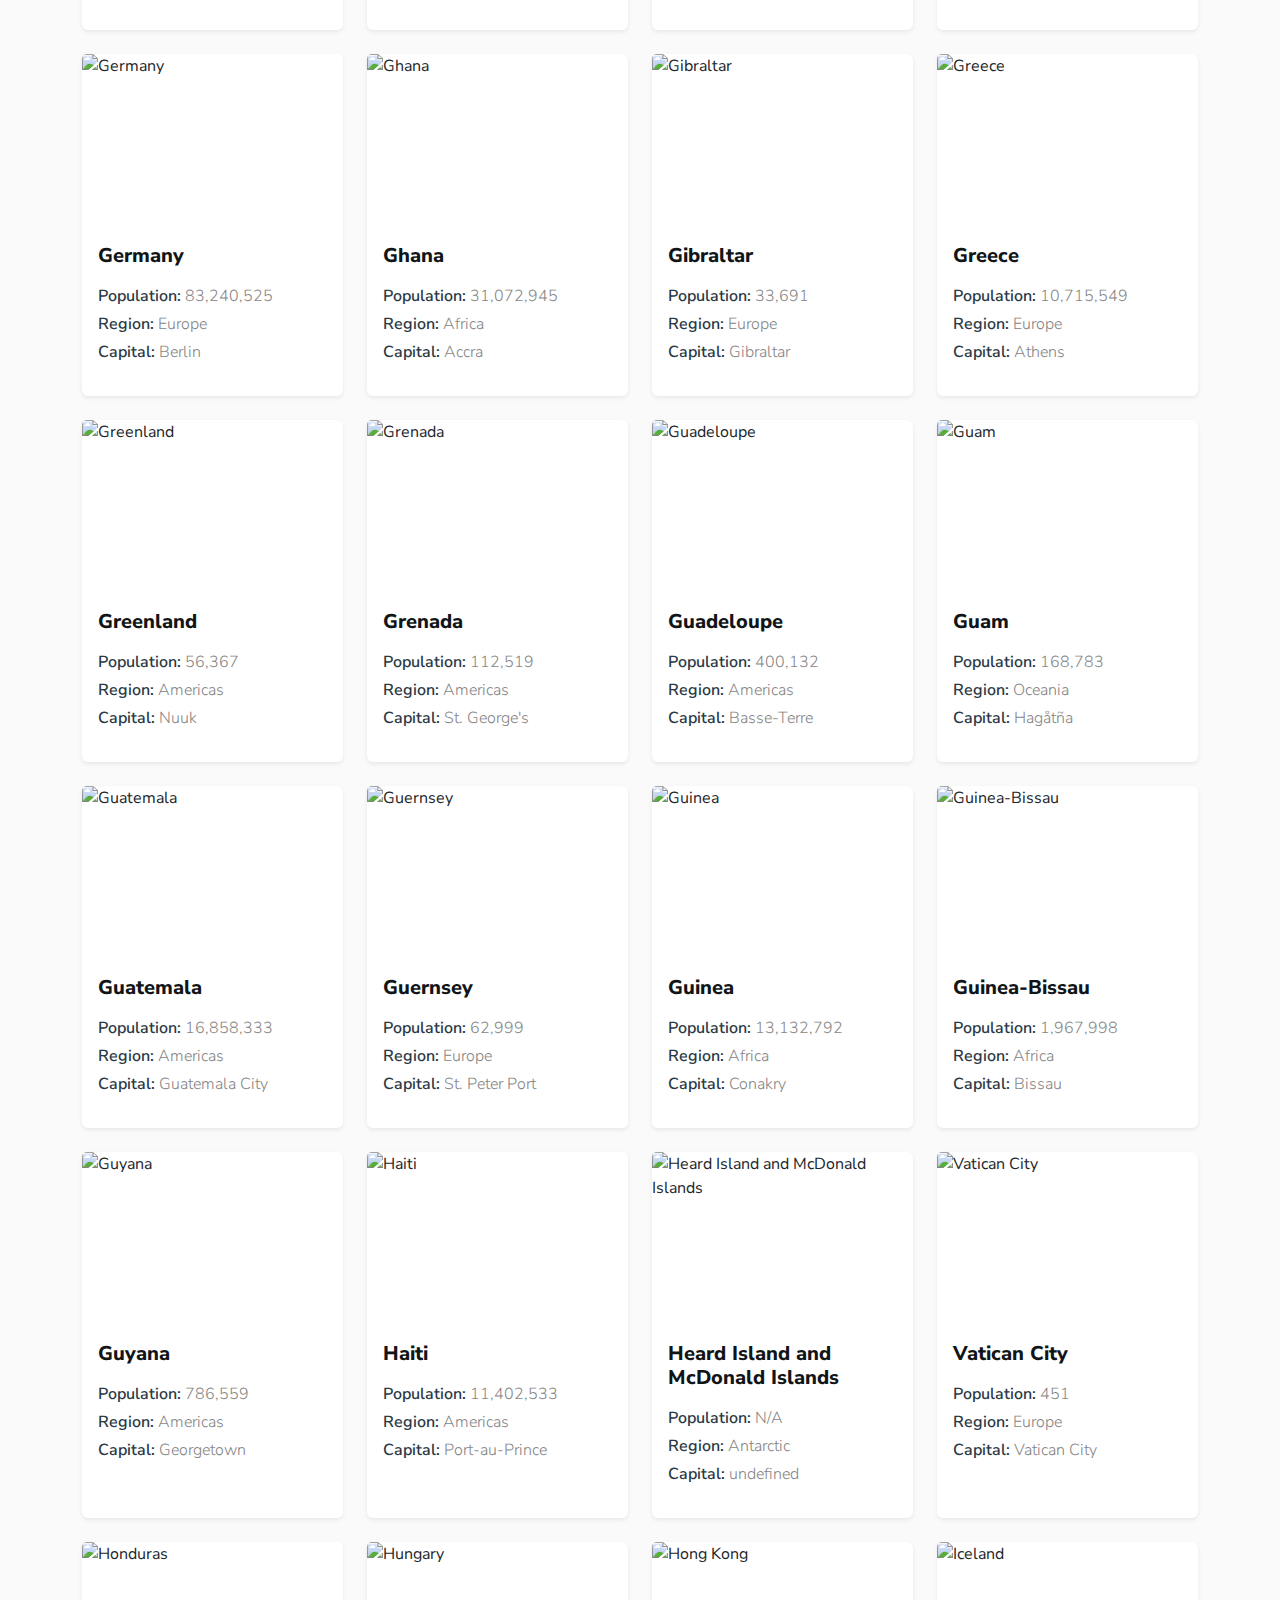
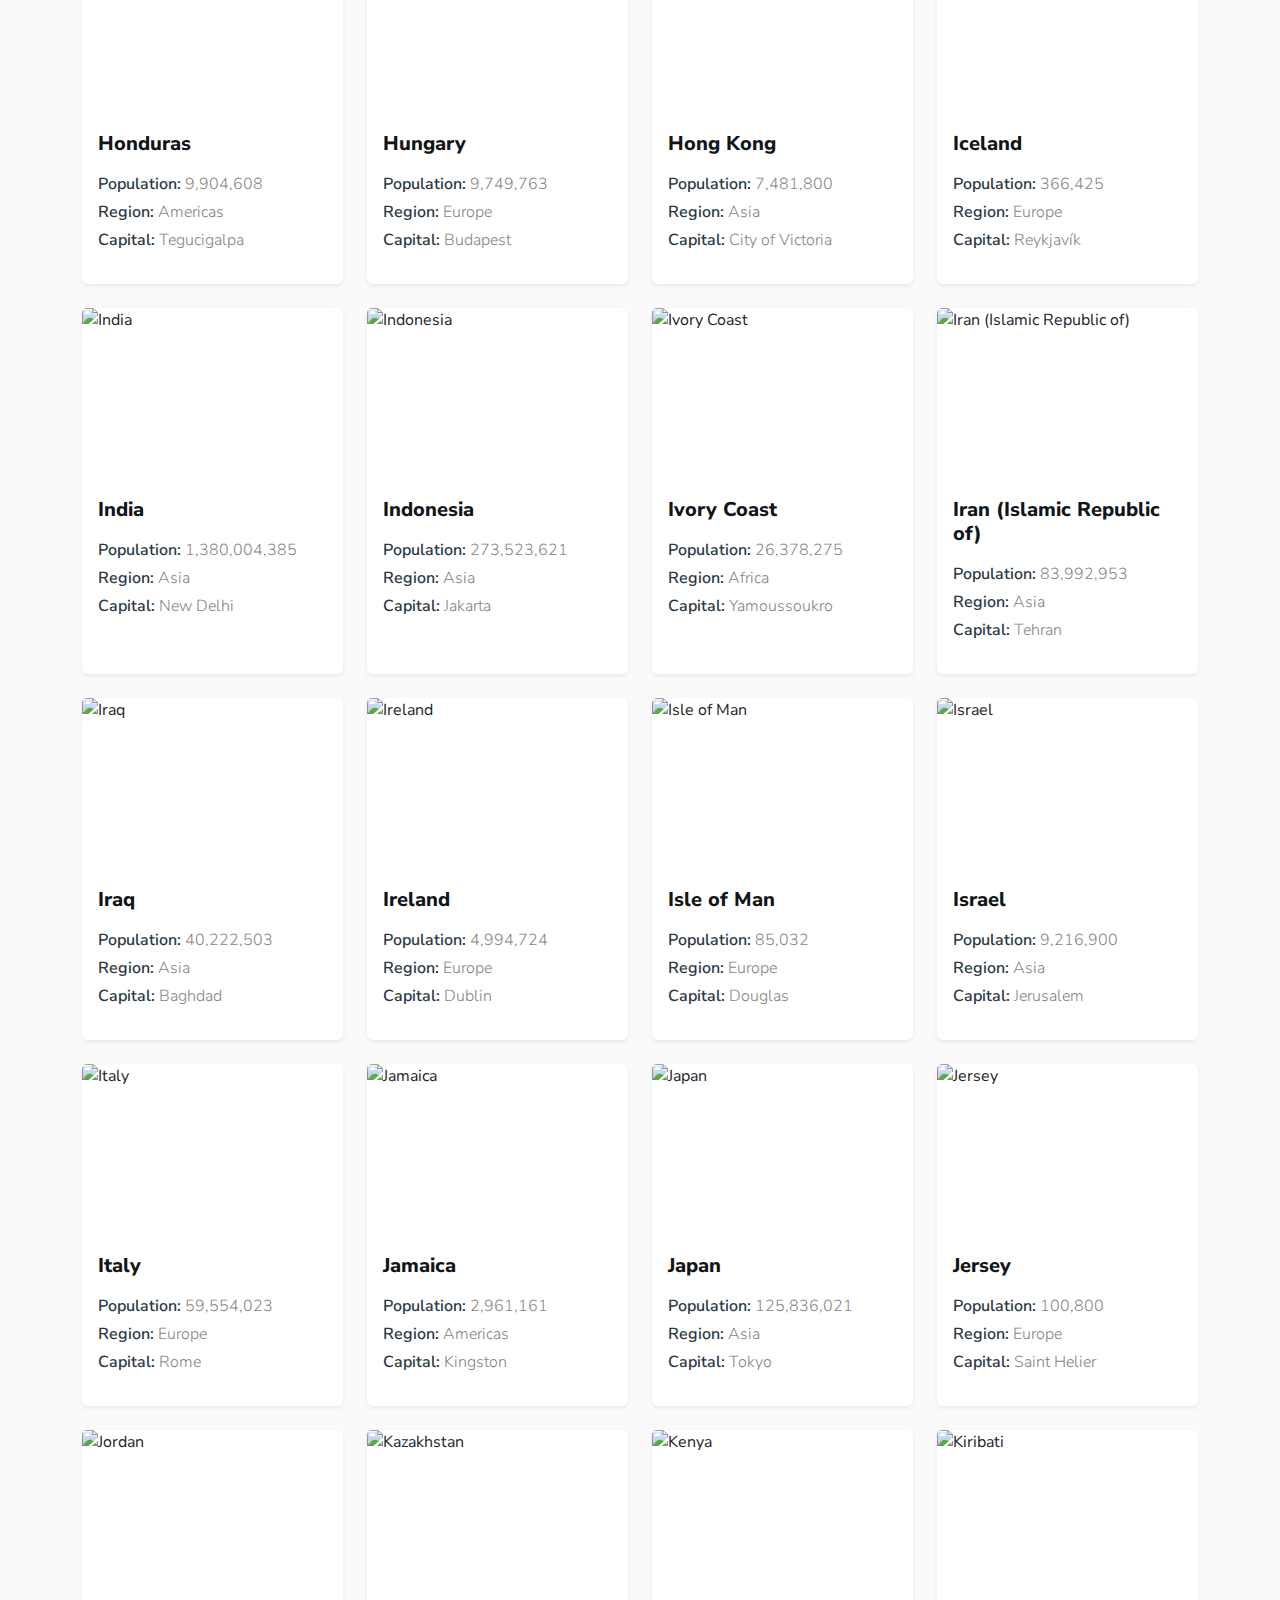
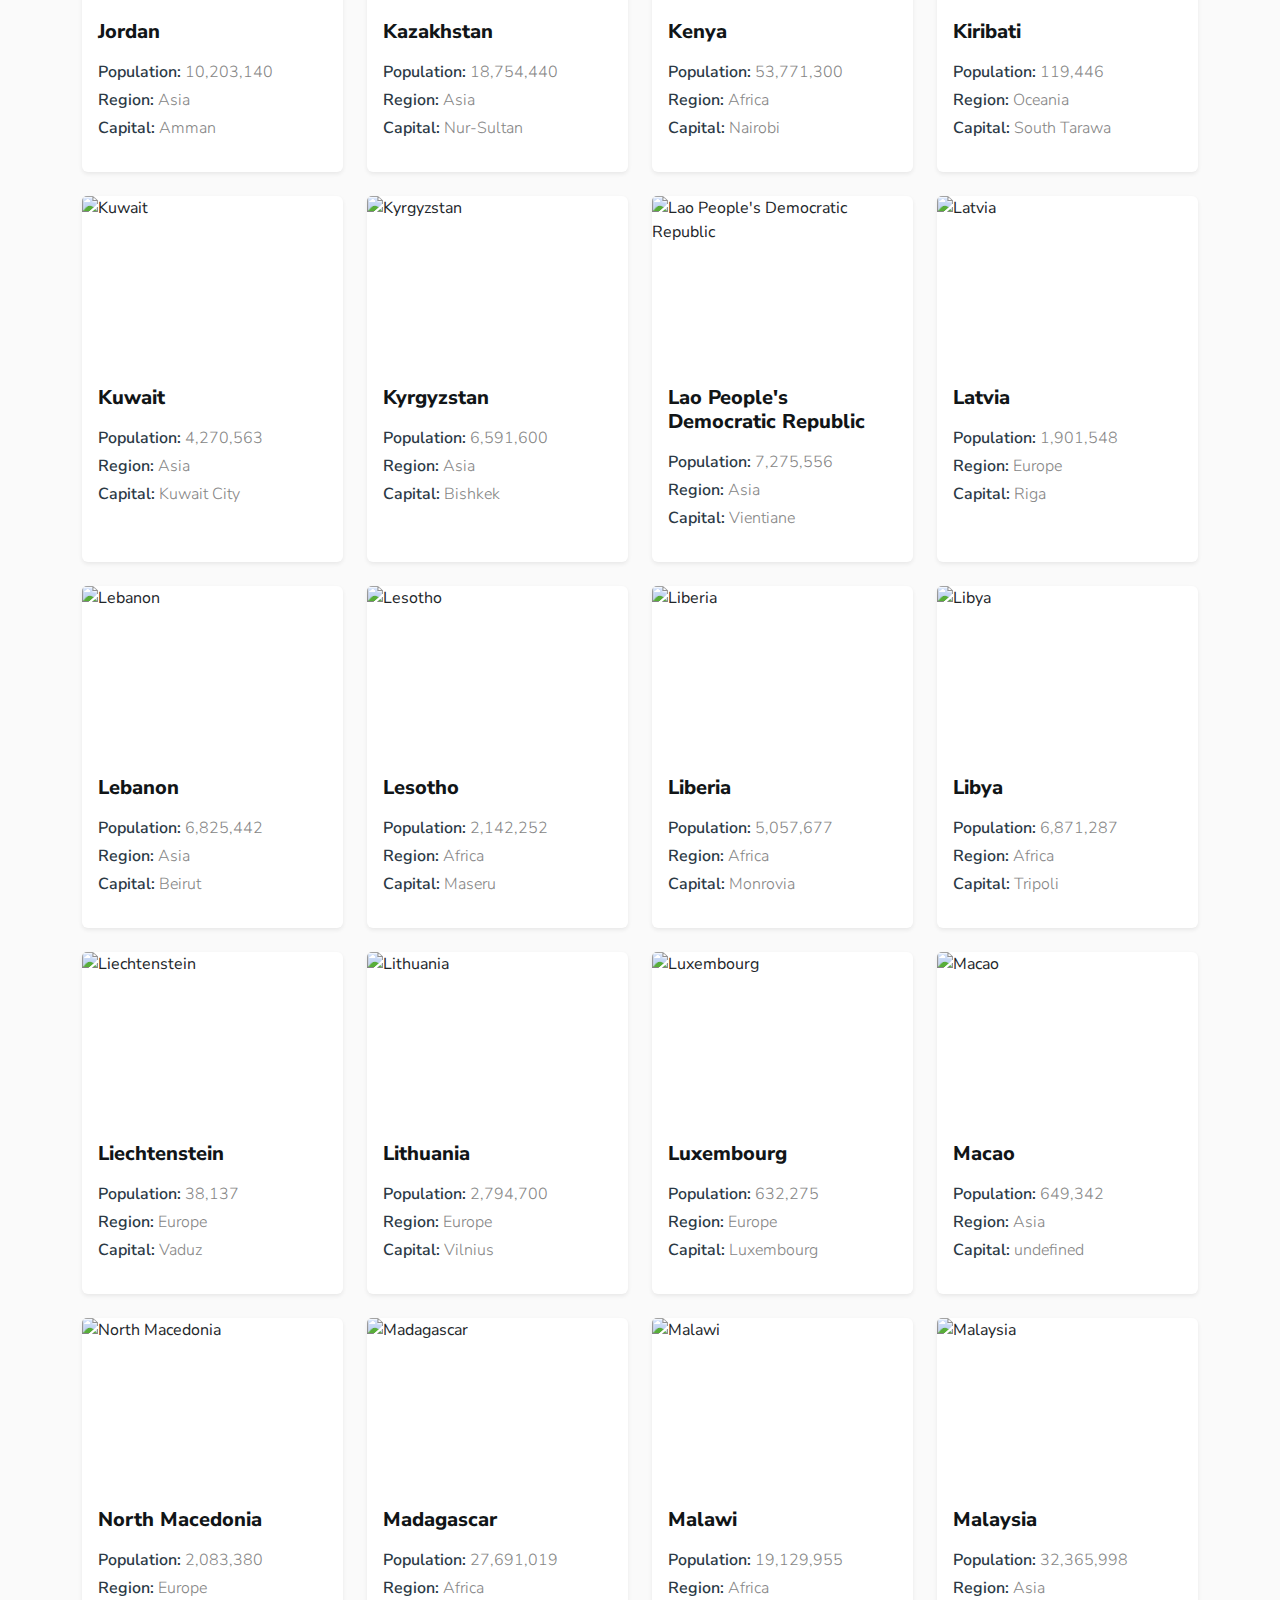
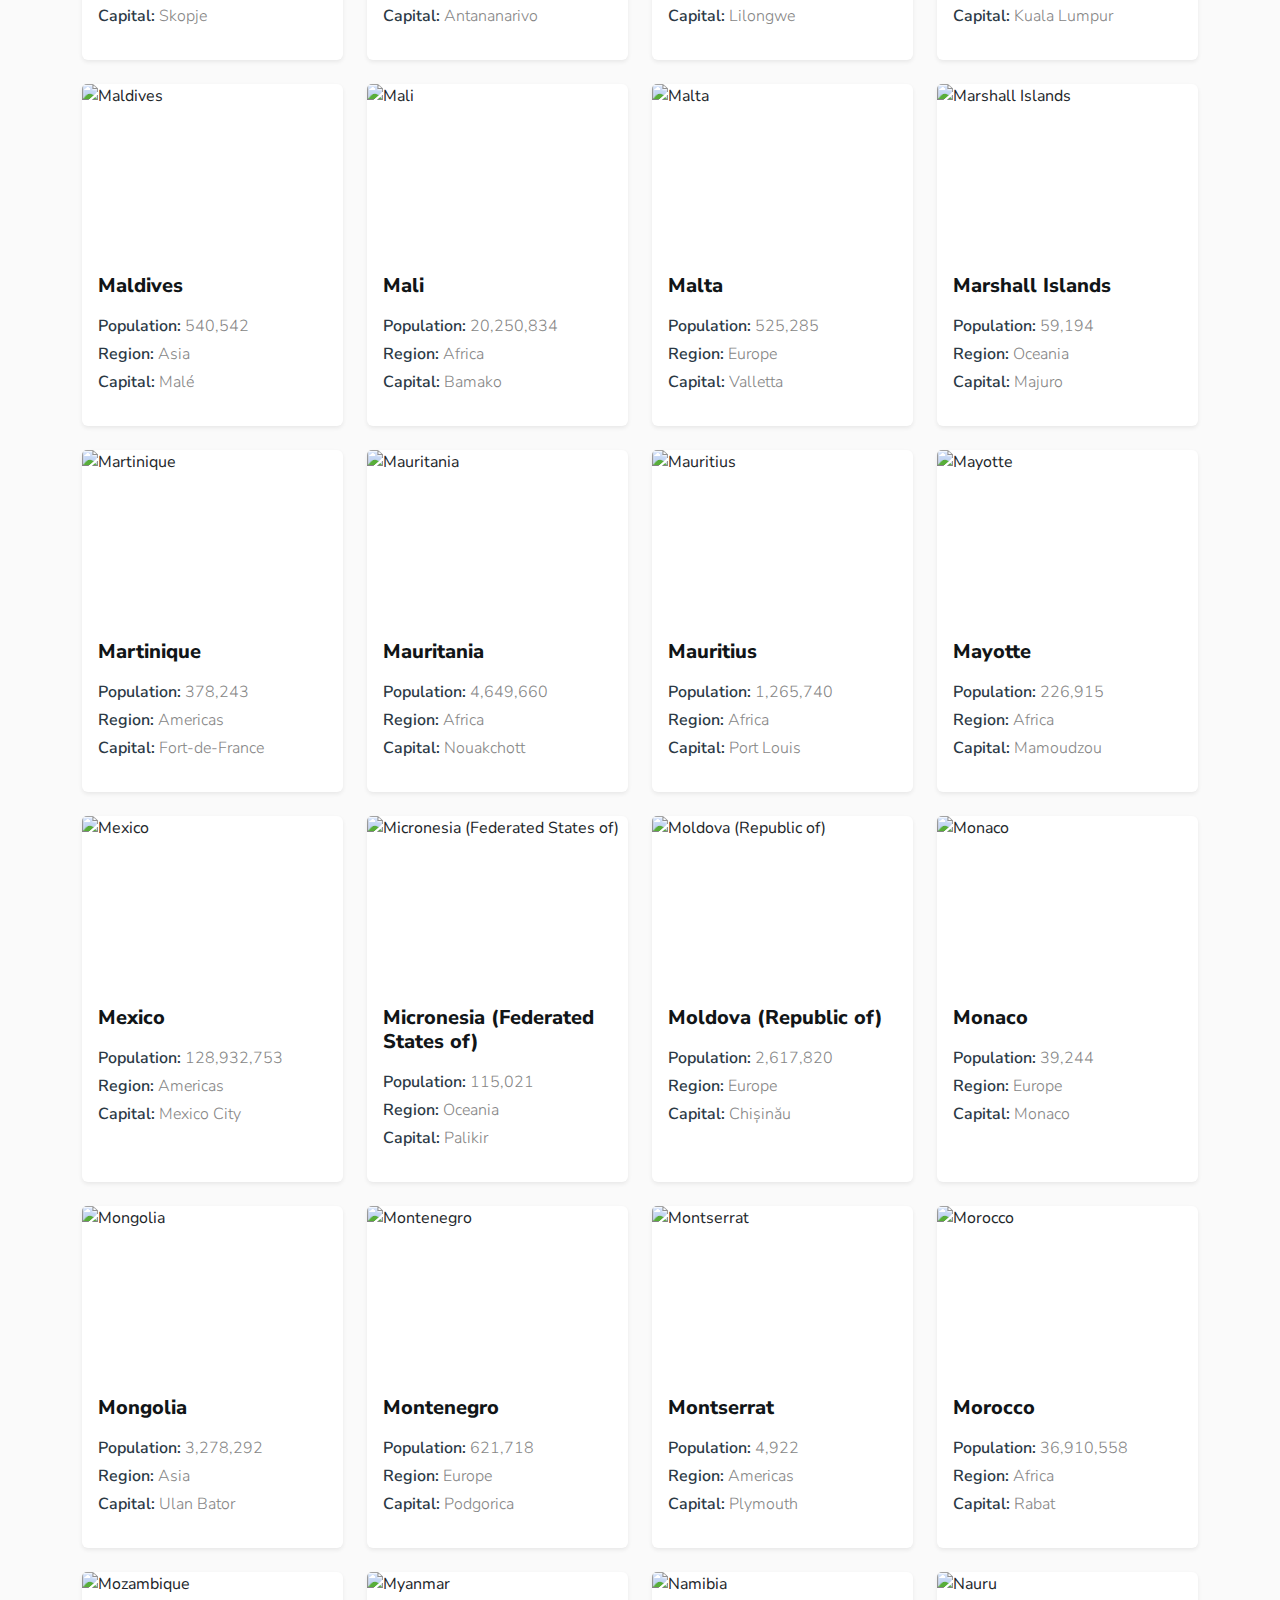
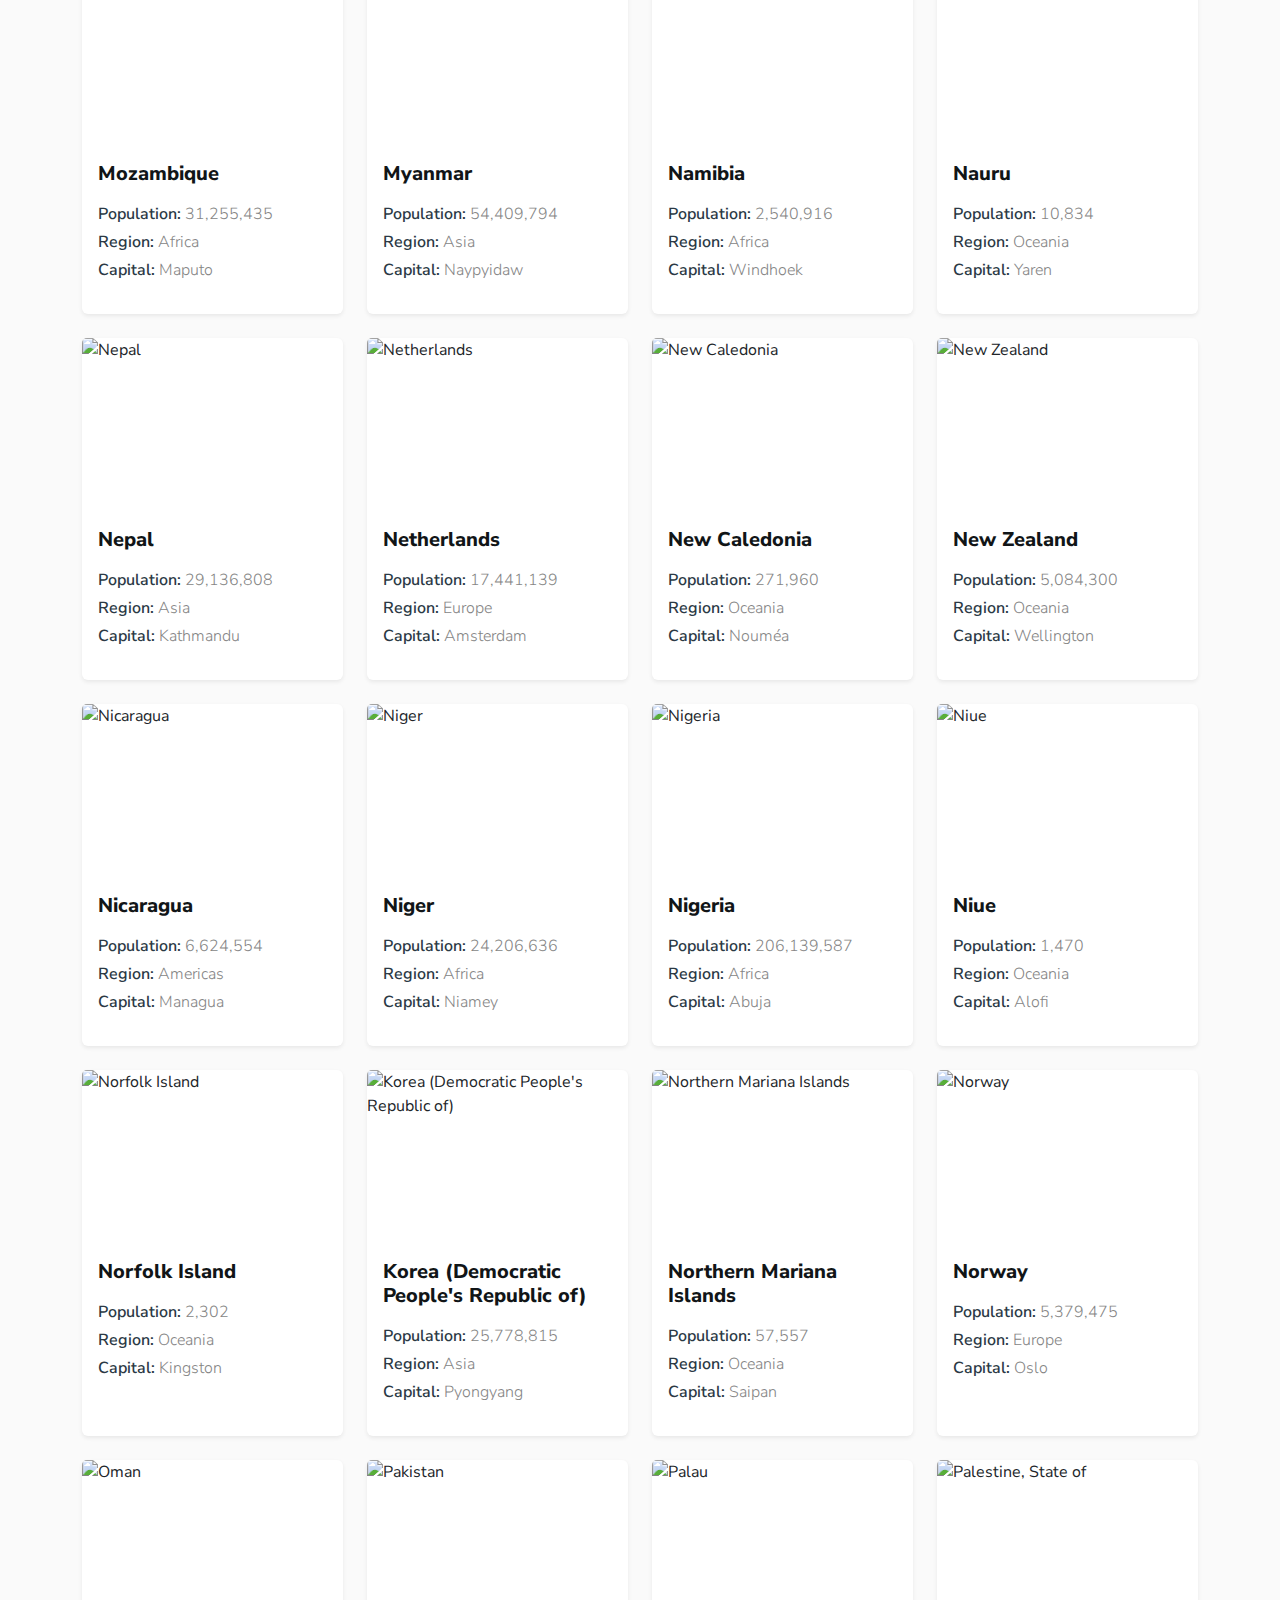
==== commit 38e3b8fd: "add update loading" ====
--- a/index.html
+++ b/index.html
@@ -4,9 +4,9 @@
     <meta charset="utf-8">
     <meta name="viewport" content="width=device-width, initial-scale=1">
     <title>API REST Countries</title>
-    <link href="https://cdn.jsdelivr.net/npm/bootstrap@5.3.3/dist/css/bootstrap.min.css" rel="stylesheet" integrity="sha384-QWTKZyjpPEjISv5WaRU9OFeRpok6YctnYmDr5pNlyT2bRjXh0JMhjY6hW+ALEwIH" crossorigin="anonymous">
-    <link rel="stylesheet" href="https://cdn.jsdelivr.net/npm/bootstrap-icons@1.11.3/font/bootstrap-icons.min.css">
-    <link href="https://fonts.googleapis.com/css2?family=Nunito+Sans&display=swap" rel="stylesheet">
+    <link rel="preload" href="https://cdn.jsdelivr.net/npm/bootstrap@5.3.3/dist/css/bootstrap.min.css" as="style" onload="this.onload=null;this.rel='stylesheet'">
+    <link rel="preload" href="https://cdn.jsdelivr.net/npm/bootstrap-icons@1.11.3/font/bootstrap-icons.min.css" as="style" onload="this.onload=null;this.rel='stylesheet'">
+    <link rel="preload" href="https://fonts.googleapis.com/css2?family=Nunito+Sans&display=swap" as="style" onload="this.onload=null;this.rel='stylesheet'">
     <link rel="stylesheet" href="style.css">
   </head>
   <body>
@@ -54,7 +54,7 @@
       </section>
     </main>
 
-    <script src="app.js"></script>
-    <script src="main.js"></script>
+    <script defer src="app.js"></script>
+    <script defer src="main.js"></script>
   </body>
 </html>--- a/style.css
+++ b/style.css
@@ -144,6 +144,13 @@
     cursor: pointer;
 }
 
+.card-img-top {
+    width: 100%;
+    height: auto; 
+    aspect-ratio: 3 / 2;
+}
+  
+
 .card-title{
     color: var(--color-primary) !important;
     font-weight: 800;
